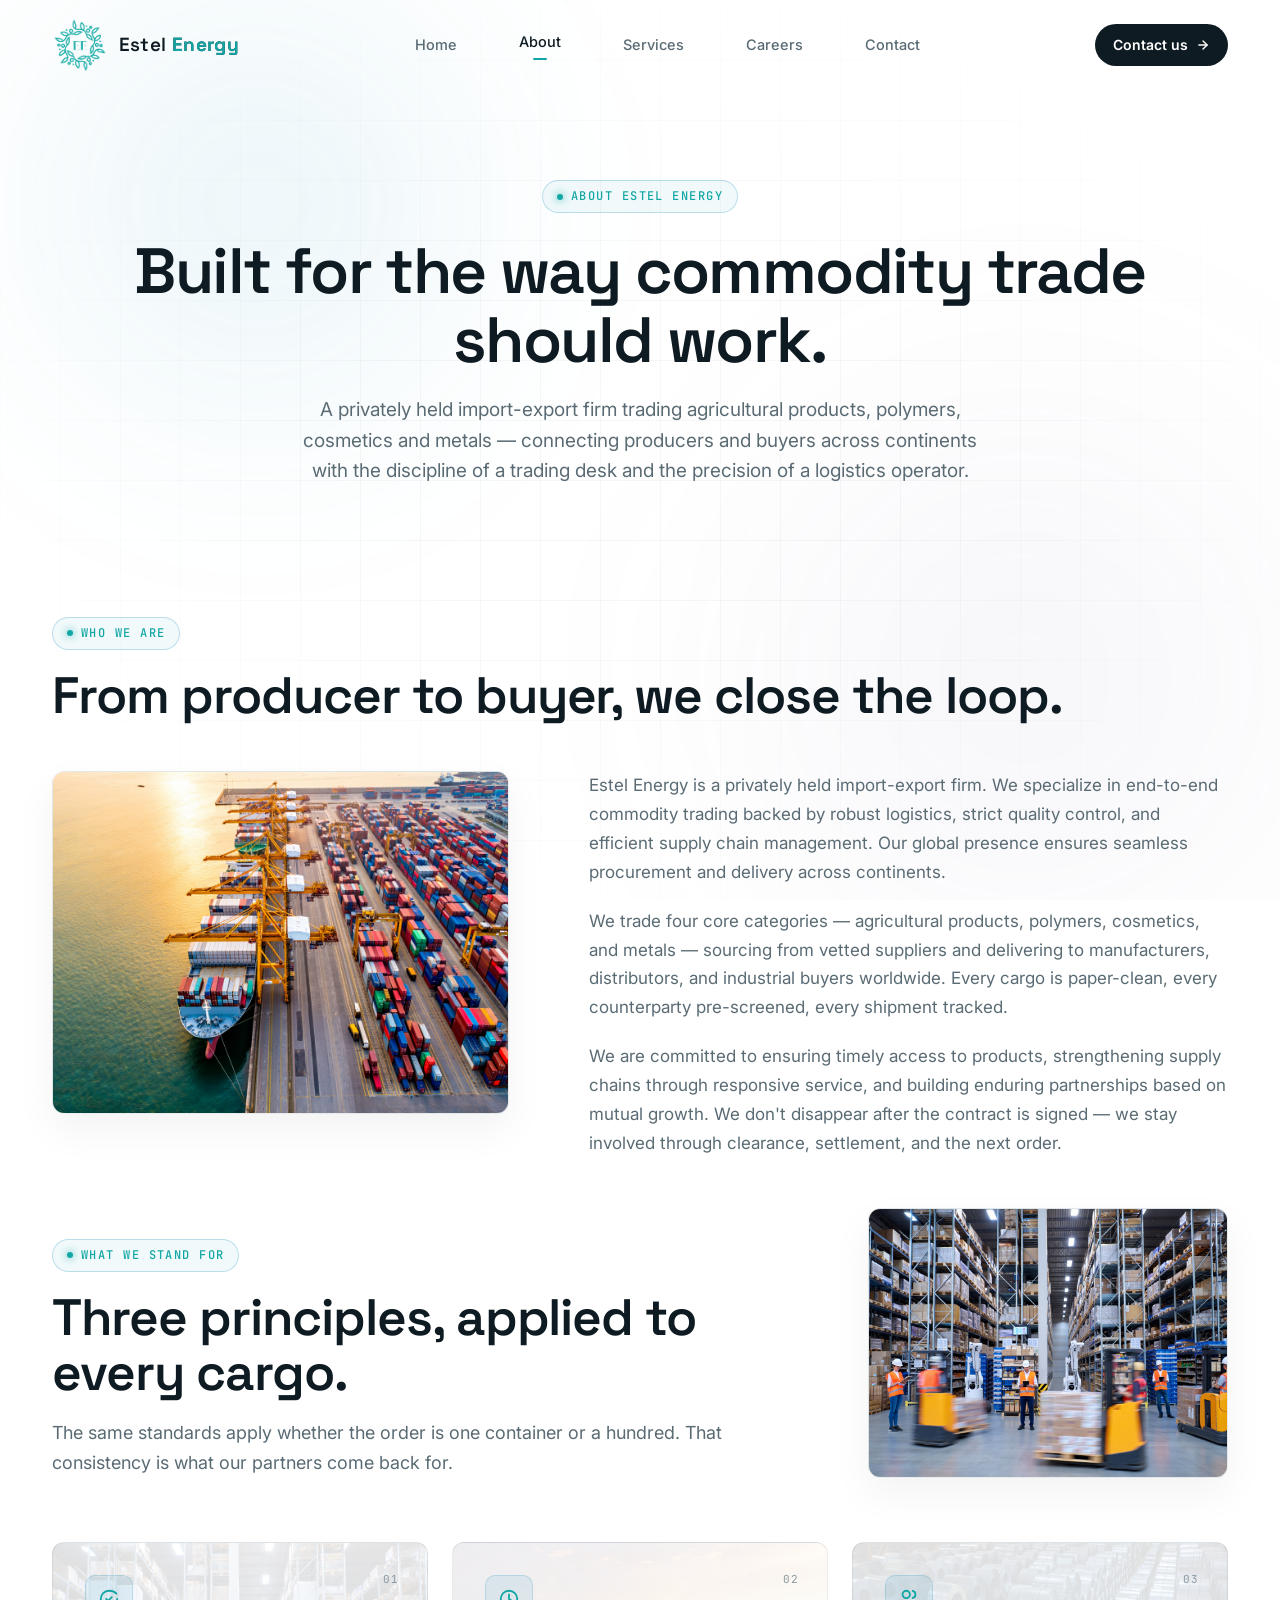
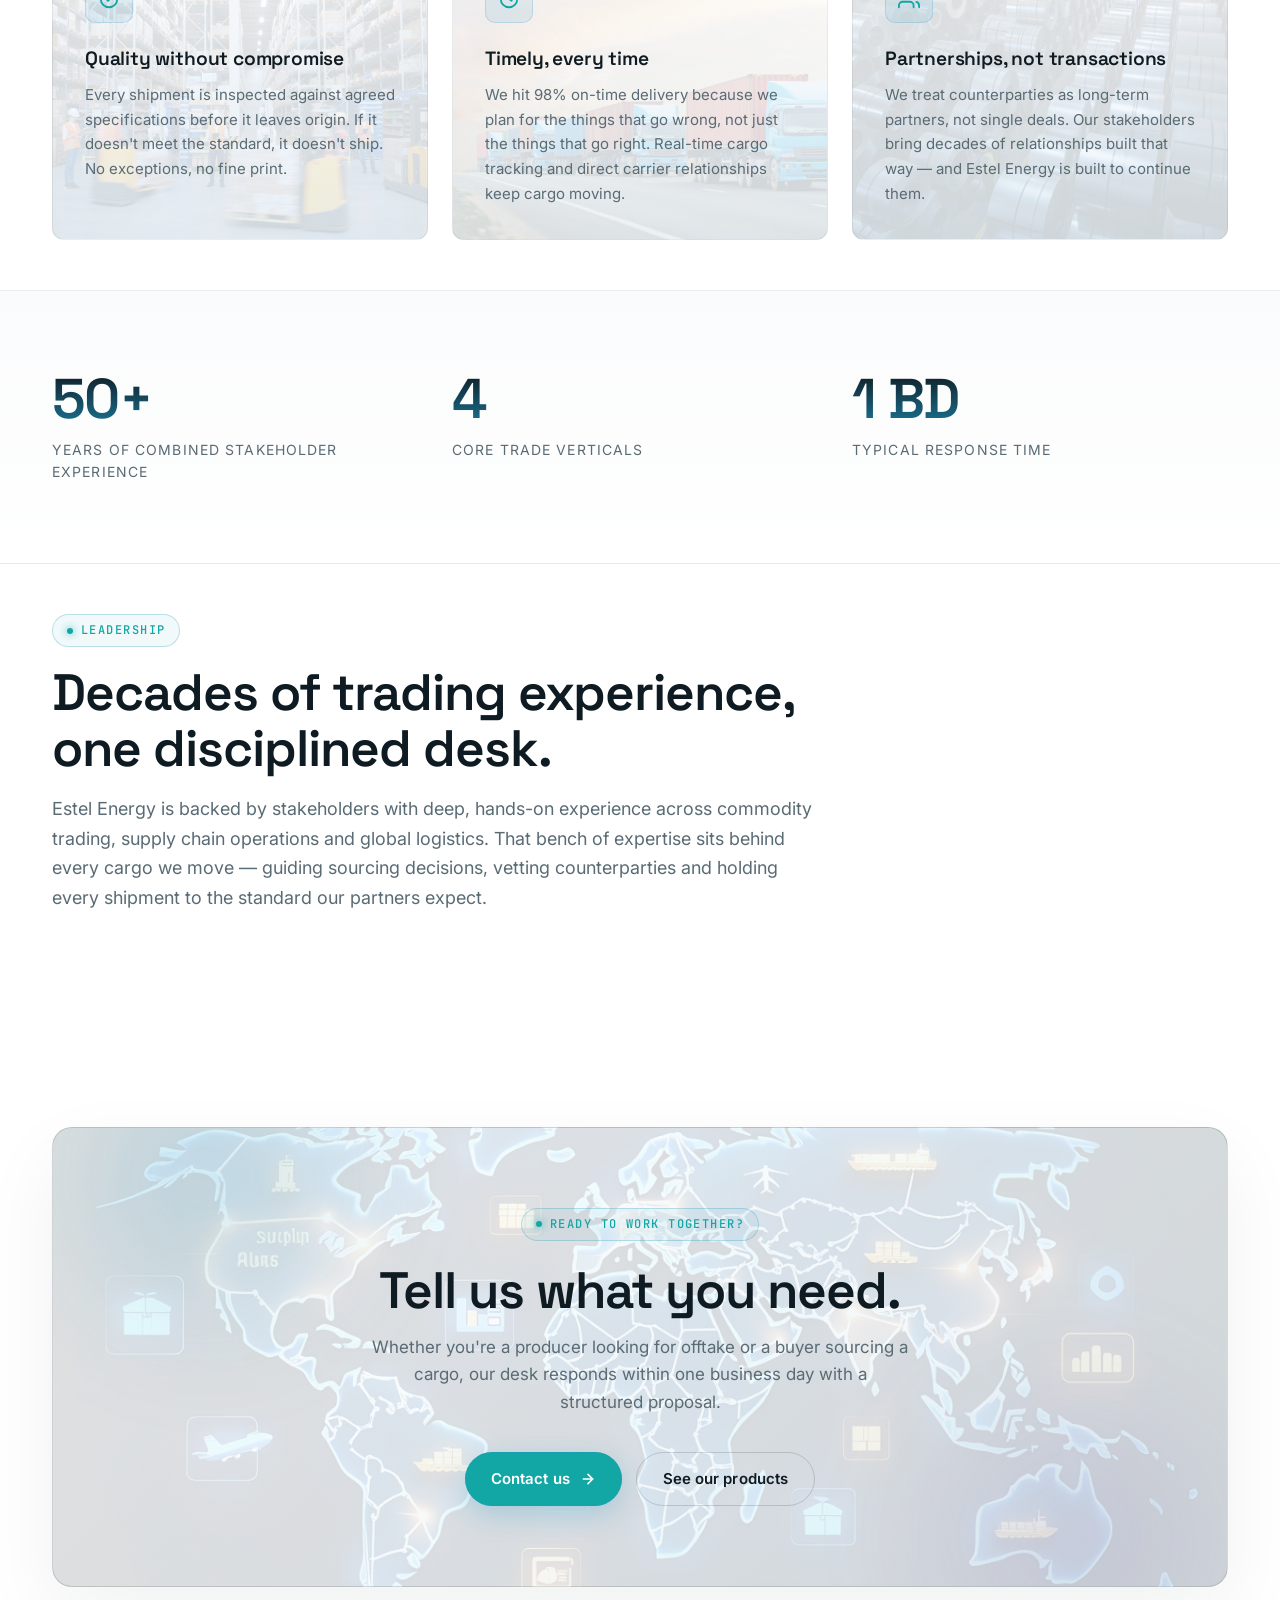
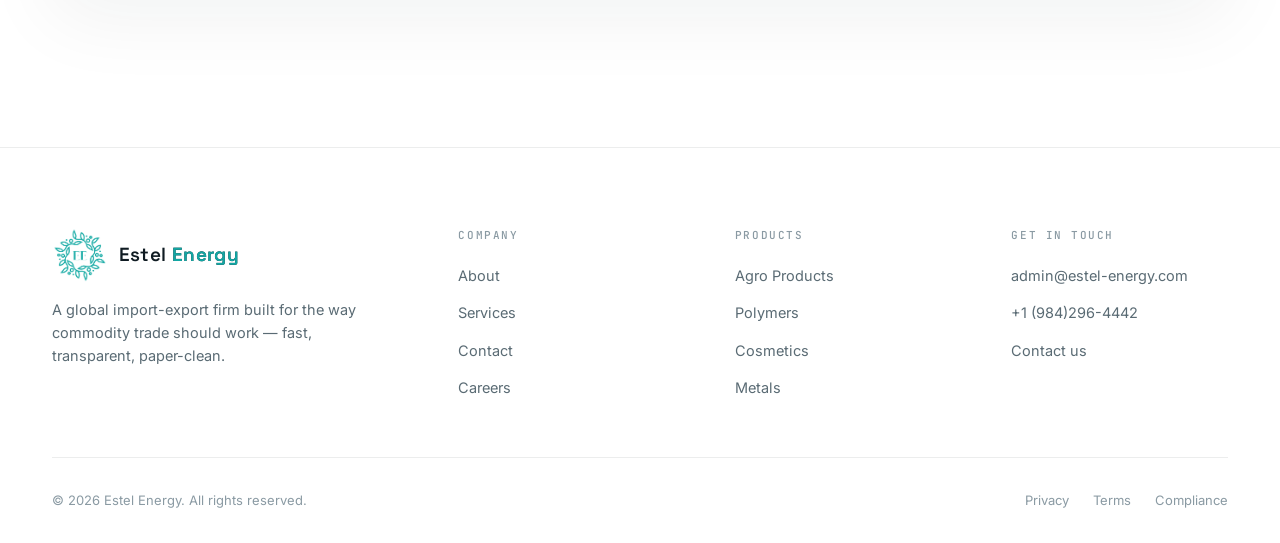
==== about.html @ 21d87ffd "Initial commit — Estel Energy website" ====
<!DOCTYPE html>
<html lang="en">
<head>
  <meta charset="UTF-8">
  <meta name="viewport" content="width=device-width, initial-scale=1.0">
  <title>About — Estel Energy</title>
  <meta name="description" content="Estel Energy is a privately held import-export firm trading agricultural products, polymers, cosmetics and metals across global markets — built on quality, timely delivery and lasting partnerships.">
  <link rel="preconnect" href="https://fonts.googleapis.com">
  <link rel="preconnect" href="https://fonts.gstatic.com" crossorigin>
  <link href="https://fonts.googleapis.com/css2?family=Inter:wght@400;500;600;700&family=Space+Grotesk:wght@400;500;600;700&family=JetBrains+Mono:wght@400;500&display=swap" rel="stylesheet">
  <link rel="stylesheet" href="styles.css">
  <link rel="icon" type="image/png" href="./estellogo.png">
</head>
<body>
  <div class="ambient-bg"></div>
  <div class="grid-overlay"></div>

  <!-- NAV -->
  <nav class="nav">
    <div class="container nav-inner">
      <a href="index.html" class="brand">
        <img src="./estellogo.png" alt="Estel Energy logo" class="brand-logo">
        <span class="brand-name">Estel <span>Energy</span></span>
      </a>
      <ul class="nav-links">
        <li><a href="index.html">Home</a></li>
        <li><a href="about.html" class="active">About</a></li>
        <li><a href="services.html">Services</a></li>
        <li><a href="careers.html">Careers</a></li>
        <li><a href="contact.html">Contact</a></li>
      </ul>
      <a href="contact.html" class="nav-cta">
        Contact us
        <svg width="14" height="14" viewBox="0 0 24 24" fill="none" stroke="currentColor" stroke-width="2.4" stroke-linecap="round" stroke-linejoin="round"><line x1="5" y1="12" x2="19" y2="12"/><polyline points="12 5 19 12 12 19"/></svg>
      </a>
      <button class="menu-toggle" aria-label="Menu"><span></span></button>
    </div>
  </nav>

  <!-- PAGE HEADER -->
  <section class="page-header">
    <div class="container">
      <div class="reveal">
        <span class="eyebrow">About Estel Energy</span>
      </div>
      <h1 class="reveal" data-delay="1">Built for the way commodity trade should work.</h1>
      <p class="reveal" data-delay="2">A privately held import-export firm trading agricultural products, polymers, cosmetics and metals — connecting producers and buyers across continents with the discipline of a trading desk and the precision of a logistics operator.</p>
    </div>
  </section>

  <!-- ABOUT INTRO -->
  <section class="section">
    <div class="container">
      <!-- Heading on its own line -->
      <div class="reveal" style="margin-bottom: 48px;">
        <span class="eyebrow" style="margin-bottom: 18px;">Who we are</span>
        <h2>From producer to buyer, we close the loop.</h2>
      </div>

      <!-- Image + paragraphs side by side, top-aligned -->
      <div class="about-intro" style="align-items: start;">
        <div class="reveal">
          <div style="aspect-ratio: 4/3; border-radius: var(--radius); overflow: hidden; background: linear-gradient(135deg, var(--surface), var(--bg-2)); border: 1px solid var(--border); box-shadow: 0 16px 40px rgba(15, 27, 34, 0.05);">
            <img src="./shipping.png" alt="Estel Energy's global supply chain" style="width: 100%; height: 100%; object-fit: cover; display: block;"
                 onerror="this.style.display='none'; this.parentElement.innerHTML='<div style=&quot;padding:24px;color:var(--text-dim);font-family:var(--font-mono);font-size:12px;letter-spacing:0.1em;text-transform:uppercase;text-align:center;display:grid;place-items:center;height:100%&quot;>Supply chain<br>image</div>'">
          </div>
        </div>
        <div class="about-intro-text reveal" data-delay="1">
          <p>Estel Energy is a privately held import-export firm. We specialize in end-to-end commodity trading backed by robust logistics, strict quality control, and efficient supply chain management. Our global presence ensures seamless procurement and delivery across continents.</p>
          <p>We trade four core categories — agricultural products, polymers, cosmetics, and metals — sourcing from vetted suppliers and delivering to manufacturers, distributors, and industrial buyers worldwide. Every cargo is paper-clean, every counterparty pre-screened, every shipment tracked.</p>
          <p>We are committed to ensuring timely access to products, strengthening supply chains through responsive service, and building enduring partnerships based on mutual growth. We don't disappear after the contract is signed — we stay involved through clearance, settlement, and the next order.</p>
        </div>
      </div>
    </div>
  </section>

  <!-- VALUES -->
  <section class="section" style="padding-top: 0;">
    <div class="container">
      <div class="reveal values-head">
        <div class="section-head" style="margin-bottom: 0; max-width: none;">
          <span class="eyebrow">What we stand for</span>
          <h2>Three principles, applied to every cargo.</h2>
          <p>The same standards apply whether the order is one container or a hundred. That consistency is what our partners come back for.</p>
        </div>
        <div style="aspect-ratio: 4/3; border-radius: var(--radius); overflow: hidden; background: linear-gradient(135deg, var(--surface), var(--bg-2)); border: 1px solid var(--border); box-shadow: 0 16px 40px rgba(15, 27, 34, 0.05);">
          <img src="./operations.png" alt="Our values in practice" style="width: 100%; height: 100%; object-fit: cover; display: block;"
               onerror="this.style.display='none'; this.parentElement.innerHTML='<div style=&quot;padding:24px;color:var(--text-dim);font-family:var(--font-mono);font-size:12px;letter-spacing:0.1em;text-transform:uppercase;text-align:center;display:grid;place-items:center;height:100%&quot;>Principles<br>image</div>'">
        </div>
      </div>

      <div class="grid grid-3">
        <div class="card reveal" style="background: linear-gradient(180deg, rgba(255, 255, 255, 0.88) 0%, rgba(236, 243, 247, 0.88) 100%), url('./operations.png') center / cover no-repeat;">
          <span class="card-num">01</span>
          <div class="card-icon">
            <svg viewBox="0 0 24 24" fill="none" stroke="currentColor" stroke-width="2" stroke-linecap="round" stroke-linejoin="round"><path d="M9 12l2 2 4-4"/><path d="M21 12c0 5-4 9-9 9s-9-4-9-9 4-9 9-9c3 0 6 1 8 3"/></svg>
          </div>
          <h3 class="card-title">Quality without compromise</h3>
          <p class="card-body">Every shipment is inspected against agreed specifications before it leaves origin. If it doesn't meet the standard, it doesn't ship. No exceptions, no fine print.</p>
        </div>

        <div class="card reveal" data-delay="1" style="background: linear-gradient(180deg, rgba(255, 255, 255, 0.88) 0%, rgba(236, 243, 247, 0.88) 100%), url('./shippingone.png') center / cover no-repeat;">
          <span class="card-num">02</span>
          <div class="card-icon">
            <svg viewBox="0 0 24 24" fill="none" stroke="currentColor" stroke-width="2" stroke-linecap="round" stroke-linejoin="round"><circle cx="12" cy="12" r="9"/><polyline points="12 7 12 12 15 14"/></svg>
          </div>
          <h3 class="card-title">Timely, every time</h3>
          <p class="card-body">We hit 98% on-time delivery because we plan for the things that go wrong, not just the things that go right. Real-time cargo tracking and direct carrier relationships keep cargo moving.</p>
        </div>

        <div class="card reveal" data-delay="2" style="background: linear-gradient(180deg, rgba(255, 255, 255, 0.88) 0%, rgba(236, 243, 247, 0.88) 100%), url('./metalsone.png') center / cover no-repeat;">
          <span class="card-num">03</span>
          <div class="card-icon">
            <svg viewBox="0 0 24 24" fill="none" stroke="currentColor" stroke-width="2" stroke-linecap="round" stroke-linejoin="round"><path d="M17 21v-2a4 4 0 00-4-4H5a4 4 0 00-4 4v2"/><circle cx="9" cy="7" r="4"/><path d="M23 21v-2a4 4 0 00-3-3.87"/><path d="M16 3.13a4 4 0 010 7.75"/></svg>
          </div>
          <h3 class="card-title">Partnerships, not transactions</h3>
          <p class="card-body">We treat counterparties as long-term partners, not single deals. Our stakeholders bring decades of relationships built that way — and Estel Energy is built to continue them.</p>
        </div>
      </div>
    </div>
  </section>

  <!-- STATS BAND -->
  <section class="stats-band">
    <div class="container">
      <div class="stats-grid">
        <div class="stat reveal">
          <div class="stat-num" data-count="50" data-suffix="+">0+</div>
          <div class="stat-label">Years of combined stakeholder experience</div>
        </div>
        <div class="stat reveal" data-delay="1">
          <div class="stat-num" data-count="4" data-suffix="">0</div>
          <div class="stat-label">Core trade verticals</div>
        </div>
        <div class="stat reveal" data-delay="2">
          <div class="stat-num" data-count="1" data-suffix=" BD">0 BD</div>
          <div class="stat-label">Typical response time</div>
        </div>
      </div>
    </div>
  </section>

  <!-- LEADERSHIP -->
  <section class="section">
    <div class="container">
      <div class="section-head reveal">
        <span class="eyebrow">Leadership</span>
        <h2>Decades of trading experience, one disciplined desk.</h2>
        <p>Estel Energy is backed by stakeholders with deep, hands-on experience across commodity trading, supply chain operations and global logistics. That bench of expertise sits behind every cargo we move — guiding sourcing decisions, vetting counterparties and holding every shipment to the standard our partners expect.</p>
      </div>
    </div>
  </section>

  <!-- CTA -->
  <section class="cta-band">
    <div class="container">
      <div class="cta-card reveal">
        <span class="eyebrow" style="margin-bottom: 22px;">Ready to work together?</span>
        <h2>Tell us what you need.</h2>
        <p>Whether you're a producer looking for offtake or a buyer sourcing a cargo, our desk responds within one business day with a structured proposal.</p>
        <div class="btn-group">
          <a href="contact.html" class="btn btn-primary">
            Contact us
            <svg class="btn-arrow" width="16" height="16" viewBox="0 0 24 24" fill="none" stroke="currentColor" stroke-width="2.4" stroke-linecap="round" stroke-linejoin="round"><line x1="5" y1="12" x2="19" y2="12"/><polyline points="12 5 19 12 12 19"/></svg>
          </a>
          <a href="services.html" class="btn btn-ghost">See our products</a>
        </div>
      </div>
    </div>
  </section>

  <!-- FOOTER -->
  <footer class="footer">
    <div class="container">
      <div class="footer-grid">
        <div class="footer-brand">
          <div class="brand">
            <img src="./estellogo.png" alt="Estel Energy logo" class="brand-logo">
            <span class="brand-name">Estel <span>Energy</span></span>
          </div>
          <p class="footer-tag">A global import-export firm built for the way commodity trade should work — fast, transparent, paper-clean.</p>
        </div>
        <div>
          <h4>Company</h4>
          <ul>
            <li><a href="about.html">About</a></li>
            <li><a href="services.html">Services</a></li>
            <li><a href="contact.html">Contact</a></li>
            <li><a href="careers.html">Careers</a></li>
          </ul>
        </div>
        <div>
          <h4>Products</h4>
          <ul>
            <li><a href="services.html">Agro Products</a></li>
            <li><a href="services.html">Polymers</a></li>
            <li><a href="services.html">Cosmetics</a></li>
            <li><a href="services.html">Metals</a></li>
          </ul>
        </div>
        <div>
          <h4>Get in touch</h4>
          <ul>
            <li><a href="mailto:admin@estel-energy.com">admin@estel-energy.com</a></li>
            <li><a href="tel:+19842964442">+1 (984)296-4442</a></li>
            <li><a href="contact.html">Contact us</a></li>
          </ul>
        </div>
      </div>
      <div class="footer-bottom">
        <span>© <span id="year">2026</span> Estel Energy. All rights reserved.</span>
        <div class="footer-bottom-links">
          <a href="#">Privacy</a>
          <a href="#">Terms</a>
          <a href="#">Compliance</a>
        </div>
      </div>
    </div>
  </footer>

  <script src="script.js"></script>
</body>
</html>
---- styles.css ----
/* ============================================
   ESTEL ENERGY — Global Energy Trade
   Design system & shared styles
   ============================================ */

:root {
  /* Palette — white canvas, brand teal + low-energy dusty purple */
  --bg-0: #FFFFFF;
  --bg-1: #FAFBFC;
  --bg-2: #ECF3F7;          /* light teal wash */
  --surface: #FFFFFF;
  --surface-2: #F4F8FB;
  --border: rgba(15, 27, 34, 0.08);
  --border-strong: rgba(15, 27, 34, 0.16);

  --text: #0F1B22;          /* near-black with teal undertone */
  --text-muted: #5A6B74;    /* readable slate */
  --text-dim: #8A9AA3;      /* dim slate */

  --accent: #12A7A4;        /* brand teal — rgba(37, 150, 190, 1) */
  --accent-deep: #1B7596;   /* darker teal for hovers */
  --accent-2: #7B6FA6;      /* dusty muted purple — adult, not childish */
  --accent-glow: rgba(37, 150, 190, 0.28);
  --energy: #12A7A4;        /* desaturated signal green */
  --danger: #D14848;        /* desaturated alert red */

  /* Type */
  --font-display: 'Space Grotesk', 'Inter', system-ui, -apple-system, sans-serif;
  --font-body: 'Inter', system-ui, -apple-system, sans-serif;
  --font-mono: 'JetBrains Mono', ui-monospace, SFMono-Regular, Menlo, monospace;

  /* Layout */
  --container: 1240px;
  --radius-sm: 6px;
  --radius: 12px;
  --radius-lg: 20px;

  /* Transitions */
  --ease: cubic-bezier(0.16, 1, 0.3, 1);
  --t-fast: 180ms var(--ease);
  --t: 320ms var(--ease);
  --t-slow: 600ms var(--ease);
}

* { box-sizing: border-box; margin: 0; padding: 0; }

html { scroll-behavior: smooth; -webkit-text-size-adjust: 100%; }

body {
  font-family: var(--font-body);
  background: var(--bg-0);
  color: var(--text);
  line-height: 1.6;
  font-size: 16px;
  -webkit-font-smoothing: antialiased;
  -moz-osx-font-smoothing: grayscale;
  overflow-x: hidden;
  min-height: 100vh;
}

img { max-width: 100%; display: block; }
a { color: inherit; text-decoration: none; transition: color var(--t-fast); }
button { font: inherit; cursor: pointer; border: none; background: none; color: inherit; }

::selection { background: var(--accent); color: #FFFFFF; }

/* ============================================
   Background ambient effects
   ============================================ */
.ambient-bg {
  position: fixed;
  inset: 0;
  z-index: -1;
  overflow: hidden;
  background: var(--bg-0);
}
.ambient-bg::before {
  content: '';
  position: absolute;
  top: -20%;
  left: -10%;
  width: 60vw;
  height: 60vw;
  background: radial-gradient(circle, rgba(37, 150, 190, 0.10) 0%, transparent 60%);
  filter: blur(80px);
  animation: drift1 22s ease-in-out infinite alternate;
}
.ambient-bg::after {
  content: '';
  position: absolute;
  bottom: -25%;
  right: -15%;
  width: 70vw;
  height: 70vw;
  background: radial-gradient(circle, rgba(123, 111, 166, 0.08) 0%, transparent 60%);
  filter: blur(100px);
  animation: drift2 28s ease-in-out infinite alternate;
}
.grid-overlay {
  position: fixed;
  inset: 0;
  z-index: -1;
  background-image:
    linear-gradient(rgba(15, 27, 34, 0.035) 1px, transparent 1px),
    linear-gradient(90deg, rgba(15, 27, 34, 0.035) 1px, transparent 1px);
  background-size: 60px 60px;
  mask-image: radial-gradient(ellipse at center, black 30%, transparent 80%);
  pointer-events: none;
}

@keyframes drift1 {
  0% { transform: translate(0, 0); }
  100% { transform: translate(8vw, 6vh); }
}
@keyframes drift2 {
  0% { transform: translate(0, 0); }
  100% { transform: translate(-6vw, -4vh); }
}

/* ============================================
   Layout container
   ============================================ */
.container {
  max-width: var(--container);
  margin: 0 auto;
  padding: 0 32px;
}
@media (max-width: 720px) { .container { padding: 0 20px; } }

/* ============================================
   Navigation
   ============================================ */
.nav {
  position: fixed;
  top: 0;
  left: 0;
  right: 0;
  z-index: 100;
  padding: 18px 0;
  transition: background var(--t), backdrop-filter var(--t), border-color var(--t);
  border-bottom: 1px solid transparent;
}
.nav.scrolled {
  background: rgba(255, 255, 255, 0.85);
  backdrop-filter: saturate(180%) blur(20px);
  -webkit-backdrop-filter: saturate(180%) blur(20px);
  border-bottom-color: var(--border);
}
.nav-inner {
  display: flex;
  align-items: center;
  justify-content: space-between;
  gap: 24px;
}
.brand {
  display: flex;
  align-items: center;
  gap: 12px;
  font-family: var(--font-display);
  font-weight: 600;
  letter-spacing: -0.01em;
  font-size: 19px;
}

.brand-logo {
  height: 54px;
  width: auto;
  display: block;
}

.brand-mark {
  width: 34px;
  height: 34px;
  border-radius: 8px;
  background: linear-gradient(135deg, var(--accent) 0%, var(--accent-deep) 100%);
  display: grid;
  place-items: center;
  box-shadow: 0 0 24px var(--accent-glow);
  position: relative;
  overflow: hidden;
}
/* Shimmer animation REMOVED from .brand-mark — now lives on .brand-name */
.brand-mark svg { width: 18px; height: 18px; position: relative; z-index: 1; }

.brand-name {
  letter-spacing: 0.02em;
  background-image: linear-gradient(
    100deg,
    var(--text) 0%,
    var(--text) 42%,
    var(--accent) 50%,
    var(--text) 58%,
    var(--text) 100%
  );
  background-size: 220% 100%;
  background-position: 150% 0;
  -webkit-background-clip: text;
  background-clip: text;
  -webkit-text-fill-color: transparent;
  color: transparent;
  animation: shine 4s ease-in-out infinite;
}
.brand-name > span {
  -webkit-text-fill-color: var(--accent);
  color: var(--accent);
  background: none;
}
@keyframes shine {
  0%, 100% { background-position: 150% 0; }
  50% { background-position: -50% 0; }
}

.nav-links {
  display: flex;
  align-items: center;
  gap: 50px;
  list-style: none;
}
.nav-links a {
  display: inline-block;
  white-space: nowrap;
  padding: 4px 6px;
  font-size: 14.5px;
  font-weight: 500;
  color: var(--text-muted);
  border-radius: 5px;
  transition: color var(--t-fast), background var(--t-fast);
}
.nav-links a:hover { color: var(--text); background: rgba(15, 27, 34, 0.04); }
.nav-links a.active { color: var(--text); }
.nav-links a.active::after {
  content: '';
  display: block;
  margin: 4px auto 0;
  width: 14px;
  height: 2px;
  border-radius: 2px;
  background: var(--accent);
}

.nav-cta {
  display: inline-flex;
  align-items: center;
  gap: 8px;
  padding: 10px 18px;
  background: var(--text);
  color: #FFFFFF;
  border-radius: 999px;
  font-size: 14px;
  font-weight: 600;
  transition: transform var(--t-fast), box-shadow var(--t-fast);
}
.nav-cta:hover {
  transform: translateY(-1px);
  box-shadow: 0 8px 24px rgba(15, 27, 34, 0.18);
}

.menu-toggle {
  display: none;
  width: 40px;
  height: 40px;
  border-radius: 8px;
  align-items: center;
  justify-content: center;
}
.menu-toggle span {
  display: block;
  width: 18px;
  height: 2px;
  background: var(--text);
  position: relative;
}
.menu-toggle span::before,
.menu-toggle span::after {
  content: '';
  position: absolute;
  left: 0;
  width: 18px;
  height: 2px;
  background: var(--text);
}
.menu-toggle span::before { top: -6px; }
.menu-toggle span::after { top: 6px; }

@media (max-width: 880px) {
  .menu-toggle { display: flex; }
  .nav-links {
    position: fixed;
    inset: 64px 0 auto 0;
    flex-direction: column;
    background: rgba(255, 255, 255, 0.97);
    backdrop-filter: blur(20px);
    border-bottom: 1px solid var(--border);
    padding: 24px;
    gap: 4px;
    transform: translate(0, calc(-100% - 80px));
    transition: transform var(--t);
  }
  .nav-links.open { transform: translate(0, 0); }
  .nav-links a { padding: 14px 16px; width: 100%; }
  .nav-cta { display: none; }
}

/* ============================================
   Buttons
   ============================================ */
.btn {
  display: inline-flex;
  align-items: center;
  gap: 10px;
  padding: 14px 26px;
  font-size: 15px;
  font-weight: 600;
  border-radius: 999px;
  transition: transform var(--t-fast), box-shadow var(--t-fast), background var(--t-fast), color var(--t-fast);
  white-space: nowrap;
  letter-spacing: 0.005em;
  cursor: pointer;
}
.btn-primary {
  background: var(--accent);
  color: #FFFFFF;
  box-shadow: 0 8px 28px rgba(37, 150, 190, 0.28), 0 0 0 1px rgba(37, 150, 190, 0.4) inset;
}
.btn-primary:hover {
  transform: translateY(-2px);
  background: var(--accent-deep);
  box-shadow: 0 14px 36px rgba(37, 150, 190, 0.4), 0 0 0 1px rgba(37, 150, 190, 0.55) inset;
}
.btn-ghost {
  background: transparent;
  color: var(--text);
  border: 1px solid var(--border-strong);
}
.btn-ghost:hover {
  background: rgba(15, 27, 34, 0.04);
  border-color: rgba(15, 27, 34, 0.28);
  transform: translateY(-2px);
}
.btn-arrow { transition: transform var(--t-fast); }
.btn:hover .btn-arrow { transform: translateX(3px); }

/* ============================================
   Section primitives
   ============================================ */
section { position: relative; }
.section { padding: 50px 0; }
.section-sm { padding: 80px 0; }
@media (max-width: 720px) {
  .section { padding: 80px 0; }
  .section-sm { padding: 60px 0; }
}

.eyebrow {
  display: inline-flex;
  align-items: center;
  gap: 8px;
  font-family: var(--font-mono);
  font-size: 12px;
  font-weight: 500;
  letter-spacing: 0.12em;
  text-transform: uppercase;
  color: var(--accent);
  padding: 6px 14px;
  border: 1px solid rgba(37, 150, 190, 0.28);
  border-radius: 999px;
  background: rgba(37, 150, 190, 0.06);
}
.eyebrow::before {
  content: '';
  width: 6px;
  height: 6px;
  border-radius: 50%;
  background: var(--accent);
  box-shadow: 0 0 8px var(--accent);
}

h1, h2, h3, h4 {
  font-family: var(--font-display);
  font-weight: 600;
  letter-spacing: -0.025em;
  line-height: 1.08;
  color: var(--text);
}
h1 { font-size: clamp(2.5rem, 6vw, 4.75rem); }
h2 { font-size: clamp(2rem, 4vw, 3.25rem); letter-spacing: -0.02em; }
h3 { font-size: clamp(1.25rem, 2vw, 1.5rem); letter-spacing: -0.01em; line-height: 1.25; }
h4 { font-size: 1.05rem; line-height: 1.35; }

.text-accent { color: var(--accent); }
.text-gold { color: var(--accent-2); }
.text-muted { color: var(--text-muted); }
.text-dim { color: var(--text-dim); }

.section-head { max-width: 760px; margin-bottom: 64px; }
.section-head .eyebrow { margin-bottom: 18px; }
.section-head h2 { margin-bottom: 18px; }
.section-head p { color: var(--text-muted); font-size: 18px; line-height: 1.65; }

/* ============================================
   Hero
   ============================================ */
.hero {
  padding: 150px 0 50px;
  position: relative;
  overflow: hidden;
}
.hero-inner {
  display: grid;
  grid-template-columns: 1.15fr 1fr;
  gap: 80px;
  align-items: center;
}
@media (max-width: 980px) {
  .hero-inner { grid-template-columns: 1fr; gap: 60px; }
  .hero { padding: 140px 0 80px; }
}

.hero-eyebrow { margin-bottom: 28px; }
.hero h1 {
  margin-bottom: 28px;
}
.hero h1 .grad {
  background: linear-gradient(120deg, var(--accent) 0%, var(--accent-deep) 45%, var(--accent-2) 100%);
  -webkit-background-clip: text;
  background-clip: text;
  -webkit-text-fill-color: transparent;
  display: inline-block;
}
.hero-sub {
  font-size: 19px;
  color: var(--text-muted);
  max-width: 560px;
  margin-bottom: 40px;
  line-height: 1.6;
}
.hero-ctas { display: flex; gap: 14px; flex-wrap: wrap; margin-bottom: 56px; }

.hero-meta {
  display: grid;
  grid-template-columns: repeat(3, 1fr);
  gap: 24px;
  padding-top: 36px;
  border-top: 1px solid var(--border);
}
.hero-meta-item .num {
  font-family: var(--font-display);
  font-size: clamp(1.8rem, 3vw, 2.4rem);
  font-weight: 600;
  color: var(--text);
  line-height: 1;
  letter-spacing: -0.02em;
}
.hero-meta-item .num span { color: var(--accent); }
.hero-meta-item .lbl {
  margin-top: 8px;
  font-size: 13px;
  color: var(--text-dim);
  text-transform: uppercase;
  letter-spacing: 0.08em;
}

/* Hero visual */
.hero-visual {
  position: relative;
  aspect-ratio: 1 / 1.05;
  border-radius: var(--radius-lg);
  background: linear-gradient(160deg, var(--surface) 0%, var(--bg-2) 100%);
  border: 1px solid var(--border);
  overflow: hidden;
  padding: 28px;
  display: flex;
  flex-direction: column;
  gap: 16px;
  box-shadow: 0 24px 60px rgba(15, 27, 34, 0.06);
}
@media (min-width: 981px) {
  .hero-visual { margin-top: -160px; }
}
.hero-visual::before {
  content: '';
  position: absolute;
  top: -1px;
  left: -1px;
  right: -1px;
  bottom: -1px;
  border-radius: var(--radius-lg);
  background: linear-gradient(135deg, rgba(37, 150, 190, 0.28), transparent 30%, transparent 70%, rgba(123, 111, 166, 0.18));
  z-index: -1;
}

.ticker-card {
  background: rgba(255, 255, 255, 0.7);
  border: 1px solid var(--border);
  border-radius: 12px;
  padding: 18px 20px;
  display: flex;
  align-items: center;
  justify-content: space-between;
  gap: 12px;
  backdrop-filter: blur(10px);
  transition: transform var(--t), border-color var(--t);
}
.ticker-card:hover {
  transform: translateY(-2px);
  border-color: rgba(37, 150, 190, 0.3);
}
.ticker-left { display: flex; align-items: center; gap: 14px; }
.ticker-dot {
  width: 36px; height: 36px;
  border-radius: 8px;
  background: rgba(37, 150, 190, 0.10);
  display: grid; place-items: center;
  color: var(--accent);
}
.ticker-name { font-weight: 600; font-size: 14.5px; }
.ticker-sub { font-size: 12px; color: var(--text-dim); font-family: var(--font-mono); }
.ticker-right { text-align: right; }
.ticker-price { font-family: var(--font-mono); font-size: 14.5px; font-weight: 500; }
.ticker-change { font-family: var(--font-mono); font-size: 12px; font-weight: 600; }
.ticker-change.up { color: var(--energy); }
.ticker-change.down { color: var(--danger); }

.live-tag {
  position: absolute;
  top: 20px;
  right: 20px;
  display: inline-flex;
  align-items: center;
  gap: 8px;
  background: rgba(255, 255, 255, 0.85);
  border: 1px solid var(--border);
  padding: 6px 10px;
  border-radius: 999px;
  font-family: var(--font-mono);
  font-size: 10.5px;
  text-transform: uppercase;
  letter-spacing: 0.1em;
  color: var(--text-muted);
  backdrop-filter: blur(8px);
}
.live-tag::before {
  content: '';
  width: 6px; height: 6px;
  border-radius: 50%;
  background: var(--energy);
  box-shadow: 0 0 8px var(--energy);
  animation: pulse 1.6s ease-in-out infinite;
}
@keyframes pulse {
  0%, 100% { opacity: 1; }
  50% { opacity: 0.4; }
}

/* ============================================
   Logo strip
   ============================================ */
.logo-strip {
  padding: 20px 0;
  border-top: 1px solid var(--border);
  border-bottom: 1px solid var(--border);
}
.logo-strip-label {
  text-align: center;
  font-family: var(--font-mono);
  font-size: 12px;
  letter-spacing: 0.12em;
  text-transform: uppercase;
  color: var(--text-dim);
  margin-bottom: 32px;
}
.logo-strip-row {
  display: flex;
  align-items: center;
  justify-content: space-around;
  gap: 40px;
  flex-wrap: wrap;
  opacity: 0.75;
}
.logo-strip-row .logo {
  font-family: var(--font-display);
  font-weight: 600;
  font-size: 18px;
  color: var(--text-muted);
  letter-spacing: -0.01em;
  transition: color var(--t-fast), opacity var(--t-fast);
}
.logo-strip-row .logo:hover { color: var(--text); }

/* ============================================
   Feature grid (services / values)
   ============================================ */
.grid {
  display: grid;
  gap: 24px;
}
.grid-2 { grid-template-columns: repeat(2, 1fr); }
.grid-3 { grid-template-columns: repeat(3, 1fr); }
.grid-4 { grid-template-columns: repeat(4, 1fr); }
@media (max-width: 980px) {
  .grid-3, .grid-4 { grid-template-columns: repeat(2, 1fr); }
}
@media (max-width: 640px) {
  .grid-2, .grid-3, .grid-4 { grid-template-columns: 1fr; }
}

.card {
  position: relative;
  background: linear-gradient(180deg, var(--surface) 0%, var(--bg-2) 100%);
  border: 1px solid var(--border);
  border-radius: var(--radius);
  padding: 32px;
  transition: transform var(--t), border-color var(--t), box-shadow var(--t);
  overflow: hidden;
}
.card::before {
  content: '';
  position: absolute;
  inset: 0;
  border-radius: var(--radius);
  background: radial-gradient(600px circle at var(--mx, 50%) var(--my, 0%), rgba(37, 150, 190, 0.10), transparent 40%);
  opacity: 0;
  transition: opacity var(--t);
  pointer-events: none;
}
.card:hover {
  transform: translateY(-4px);
  border-color: rgba(37, 150, 190, 0.35);
  box-shadow: 0 24px 60px rgba(15, 27, 34, 0.08);
}
.card:hover::before { opacity: 1; }

.card-icon {
  width: 48px;
  height: 48px;
  border-radius: 10px;
  background: rgba(37, 150, 190, 0.10);
  color: var(--accent);
  display: grid;
  place-items: center;
  margin-bottom: 24px;
  border: 1px solid rgba(37, 150, 190, 0.20);
}
.card-icon svg { width: 22px; height: 22px; }

.card-title { font-size: 1.2rem; margin-bottom: 12px; font-family: var(--font-display); font-weight: 600; letter-spacing: -0.01em; }
.card-body { color: var(--text-muted); font-size: 15px; line-height: 1.65; }

.card-num {
  position: absolute;
  top: 28px;
  right: 28px;
  font-family: var(--font-mono);
  font-size: 11px;
  letter-spacing: 0.1em;
  color: var(--text-dim);
}

/* ============================================
   Split feature (alternating)
   ============================================ */
.split {
  display: grid;
  grid-template-columns: 1fr 1fr;
  gap: 80px;
  align-items: center;
}
.split.reverse > :first-child { order: 2; }
@media (max-width: 980px) {
  .split { grid-template-columns: 1fr; gap: 40px; }
  .split.reverse > :first-child { order: 0; }
}
.split + .split { margin-top: 120px; }

.split-img {
  aspect-ratio: 4 / 3;
  border-radius: var(--radius-lg);
  background: linear-gradient(135deg, var(--surface), var(--bg-2));
  border: 1px solid var(--border);
  position: relative;
  overflow: hidden;
  display: grid; place-items: center;
  box-shadow: 0 24px 60px rgba(15, 27, 34, 0.05);
}
.split-img-inner {
  width: 78%; height: 78%;
  border-radius: var(--radius);
  background: rgba(37, 150, 190, 0.05);
  border: 1px solid var(--border);
  display: grid; place-items: center;
  color: var(--accent);
  position: relative;
}
.split-img svg { width: 80px; height: 80px; opacity: 0.9; }

/* Ensure images inside split blocks fill their box with modest inner padding */
.split-img-inner img {
  width: 100%;
  height: auto;
  display: block;
  object-fit: contain;
}

/* ============================================
   Stats band
   ============================================ */
.stats-band {
  padding: 80px 0;
  border-top: 1px solid var(--border);
  border-bottom: 1px solid var(--border);
  background: linear-gradient(180deg, var(--bg-1) 0%, var(--bg-0) 100%);
}
.stats-grid {
  display: grid;
  grid-template-columns: repeat(3, 1fr);
  gap: 24px;
}
@media (max-width: 880px) { .stats-grid { grid-template-columns: 1fr; } }
.stat .stat-num {
  font-family: var(--font-display);
  font-size: clamp(2.4rem, 5vw, 3.5rem);
  font-weight: 600;
  line-height: 1;
  letter-spacing: -0.03em;
  background: linear-gradient(180deg, var(--text), var(--accent-deep));
  -webkit-background-clip: text;
  background-clip: text;
  -webkit-text-fill-color: transparent;
}
.stat .stat-label {
  margin-top: 12px;
  color: var(--text-muted);
  font-size: 14px;
  text-transform: uppercase;
  letter-spacing: 0.08em;
}

/* ============================================
   CTA band
   ============================================ */
.cta-band {
  position: relative;
  padding: 100px 0;
  overflow: hidden;
}
.cta-card {
  position: relative;
  padding: 80px 60px;
  border-radius: var(--radius-lg);
  background:
    linear-gradient(135deg, rgba(255, 255, 255, 0.88) 0%, rgba(236, 243, 247, 0.88) 100%),
    url('./network.png') center / cover no-repeat;
  border: 1px solid var(--border-strong);
  overflow: hidden;
  text-align: center;
  box-shadow: 0 30px 80px rgba(15, 27, 34, 0.06);
}
.cta-card::before {
  content: '';
  position: absolute;
  width: 500px;
  height: 500px;
  border-radius: 50%;
  background: radial-gradient(circle, rgba(37, 150, 190, 0.20), transparent 60%);
  top: -200px;
  left: -100px;
  filter: blur(40px);
}
.cta-card::after {
  content: '';
  position: absolute;
  width: 500px;
  height: 500px;
  border-radius: 50%;
  background: radial-gradient(circle, rgba(123, 111, 166, 0.18), transparent 60%);
  bottom: -200px;
  right: -100px;
  filter: blur(40px);
}
.cta-card > * { position: relative; z-index: 1; }
.cta-card h2 { margin-bottom: 16px; }
.cta-card p { color: var(--text-muted); max-width: 540px; margin: 0 auto 36px; font-size: 17px; }
.cta-card .btn-group { display: flex; gap: 14px; justify-content: center; flex-wrap: wrap; }

@media (max-width: 720px) {
  .cta-card { padding: 50px 28px; }
}

/* ============================================
   Footer
   ============================================ */
.footer {
  padding: 80px 0 32px;
  border-top: 1px solid var(--border);
  margin-top: 60px;
}
.footer-grid {
  display: grid;
  grid-template-columns: 1.6fr 1fr 1fr 1fr;
  gap: 60px;
  margin-bottom: 56px;
}
@media (max-width: 880px) {
  .footer-grid { grid-template-columns: 1fr 1fr; gap: 40px; }
}
@media (max-width: 540px) {
  .footer-grid { grid-template-columns: 1fr; }
}
.footer-brand .brand { margin-bottom: 16px; }
.footer-tag { color: var(--text-muted); max-width: 320px; font-size: 14.5px; line-height: 1.6; }
.footer h4 {
  font-family: var(--font-mono);
  font-size: 11px;
  letter-spacing: 0.14em;
  text-transform: uppercase;
  color: var(--text-dim);
  margin-bottom: 20px;
  font-weight: 500;
}
.footer ul { list-style: none; display: grid; gap: 12px; }
.footer ul a { color: var(--text-muted); font-size: 14.5px; }
.footer ul a:hover { color: var(--text); }

.footer-bottom {
  display: flex;
  justify-content: space-between;
  align-items: center;
  padding-top: 32px;
  border-top: 1px solid var(--border);
  font-size: 13px;
  color: var(--text-dim);
  gap: 16px;
  flex-wrap: wrap;
}
.footer-bottom-links { display: flex; gap: 24px; }

/* ============================================
   Page header (interior pages)
   ============================================ */
.page-header {
  padding: 180px 0 80px;
  position: relative;
  text-align: center;
  overflow: hidden;
}
.page-header .eyebrow { margin-bottom: 24px; }
.page-header h1 { font-size: clamp(2.5rem, 5vw, 4rem); margin-bottom: 20px; }
.page-header p {
  font-size: 19px;
  color: var(--text-muted);
  max-width: 680px;
  margin: 0 auto;
  line-height: 1.6;
}
@media (max-width: 720px) { .page-header { padding: 140px 0 60px; } }

/* ============================================
   About — team / values
   ============================================ */
.about-intro {
  display: grid;
  grid-template-columns: 1fr 1.4fr;
  gap: 80px;
  align-items: start;
}
@media (max-width: 980px) {
  .about-intro { grid-template-columns: 1fr; gap: 40px; }
}
.about-intro h2 { font-size: clamp(2rem, 3.5vw, 2.8rem); }
.about-intro-text p {
  color: var(--text-muted);
  font-size: 17px;
  line-height: 1.7;
}
.about-intro-text p + p { margin-top: 20px; }

.timeline {
  position: relative;
  padding-left: 32px;
}
.timeline::before {
  content: '';
  position: absolute;
  left: 8px; top: 8px; bottom: 8px;
  width: 2px;
  background: linear-gradient(180deg, var(--accent), transparent);
}
.timeline-item { position: relative; padding-bottom: 40px; }
.timeline-item::before {
  content: '';
  position: absolute;
  left: -30px; top: 6px;
  width: 14px; height: 14px;
  border-radius: 50%;
  background: var(--accent);
  box-shadow: 0 0 0 4px rgba(37, 150, 190, 0.15);
}
.timeline-year {
  font-family: var(--font-mono);
  font-size: 12px;
  letter-spacing: 0.12em;
  color: var(--accent);
  margin-bottom: 6px;
}
.timeline-title { font-family: var(--font-display); font-weight: 600; font-size: 1.1rem; margin-bottom: 6px; }
.timeline-body { color: var(--text-muted); font-size: 14.5px; line-height: 1.6; }

/* ============================================
   Services page list
   ============================================ */
.service-row {
  display: grid;
  grid-template-columns: 80px 1fr 1.4fr;
  gap: 48px;
  padding: 40px 0;
  border-top: 1px solid var(--border);
  transition: background var(--t);
  align-items: start;
}
.service-row:last-child { border-bottom: 1px solid var(--border); }
.service-row:hover { background: linear-gradient(90deg, rgba(37, 150, 190, 0.04), transparent 80%); }
.service-num {
  font-family: var(--font-mono);
  font-size: 13px;
  letter-spacing: 0.1em;
  color: var(--text-dim);
  padding-top: 6px;
}
.service-name { font-family: var(--font-display); font-size: 1.5rem; font-weight: 600; letter-spacing: -0.015em; }
.service-name .tag {
  display: inline-block;
  margin-top: 12px;
  padding: 4px 10px;
  font-family: var(--font-mono);
  font-size: 11px;
  letter-spacing: 0.06em;
  text-transform: uppercase;
  background: rgba(123, 111, 166, 0.10);
  color: var(--accent-2);
  border: 1px solid rgba(123, 111, 166, 0.25);
  border-radius: 6px;
}
.service-desc {
  color: var(--text-muted);
  font-size: 16px;
  line-height: 1.7;
}
.service-desc ul {
  margin-top: 16px;
  list-style: none;
  display: grid;
  gap: 8px;
}
.service-desc li {
  position: relative;
  padding-left: 22px;
  font-size: 14.5px;
}
.service-desc li::before {
  content: '';
  position: absolute;
  left: 0; top: 9px;
  width: 12px; height: 2px;
  background: var(--accent);
}
@media (max-width: 880px) {
  .service-row { grid-template-columns: 1fr; gap: 16px; padding: 32px 0; }
}

/* ============================================
   Contact page
   ============================================ */
.contact-grid {
  display: grid;
  grid-template-columns: 1fr 1.2fr;
  gap: 60px;
}
@media (max-width: 980px) {
  .contact-grid { grid-template-columns: 1fr; gap: 40px; }
}

.contact-info { display: grid; gap: 32px; align-content: start; }
.contact-info-block { padding: 24px; background: var(--surface); border: 1px solid var(--border); border-radius: var(--radius); box-shadow: 0 8px 24px rgba(15, 27, 34, 0.04); }
.contact-info-block h4 {
  font-family: var(--font-mono);
  font-size: 11px;
  letter-spacing: 0.14em;
  text-transform: uppercase;
  color: var(--text-dim);
  margin-bottom: 10px;
  font-weight: 500;
}
.contact-info-block p { font-size: 15px; line-height: 1.6; }
.contact-info-block a { color: var(--text); border-bottom: 1px dashed var(--border-strong); }
.contact-info-block a:hover { color: var(--accent); border-color: var(--accent); }

.contact-form {
  padding: 40px;
  background: linear-gradient(180deg, var(--surface) 0%, var(--bg-2) 100%);
  border: 1px solid var(--border);
  border-radius: var(--radius-lg);
  box-shadow: 0 24px 60px rgba(15, 27, 34, 0.05);
}
.contact-form h3 { margin-bottom: 8px; }
.contact-form > p { color: var(--text-muted); font-size: 15px; margin-bottom: 28px; }
.form-row { display: grid; grid-template-columns: 1fr 1fr; gap: 16px; margin-bottom: 16px; }
.form-row.full { grid-template-columns: 1fr; }
.form-group { display: grid; gap: 6px; }
.form-group label {
  font-size: 13px;
  font-weight: 500;
  color: var(--text-muted);
}
.form-group label .req { color: var(--accent); }
.form-group input,
.form-group select,
.form-group textarea {
  width: 100%;
  padding: 13px 16px;
  background: #FFFFFF;
  border: 1px solid var(--border-strong);
  border-radius: 10px;
  color: var(--text);
  font: inherit;
  font-size: 14.5px;
  transition: border-color var(--t-fast), background var(--t-fast), box-shadow var(--t-fast);
}
.form-group select { appearance: none; background-image: url("data:image/svg+xml;utf8,<svg xmlns='http://www.w3.org/2000/svg' viewBox='0 0 24 24' fill='none' stroke='%235A6B74' stroke-width='2'><polyline points='6 9 12 15 18 9'/></svg>"); background-repeat: no-repeat; background-position: right 14px center; padding-right: 40px; }
.form-group input:focus,
.form-group select:focus,
.form-group textarea:focus {
  outline: none;
  border-color: var(--accent);
  background: #FFFFFF;
  box-shadow: 0 0 0 3px rgba(37, 150, 190, 0.15);
}
.form-group input::placeholder,
.form-group textarea::placeholder { color: var(--text-dim); }
.form-group textarea { resize: vertical; min-height: 130px; }
.form-actions { display: flex; justify-content: space-between; align-items: center; gap: 16px; margin-top: 8px; }
.form-actions .note { font-size: 12.5px; color: var(--text-dim); }
@media (max-width: 540px) {
  .form-row { grid-template-columns: 1fr; }
  .contact-form { padding: 28px 22px; }
}
.form-success {
  display: none;
  padding: 16px 18px;
  background: rgba(43, 168, 118, 0.10);
  border: 1px solid rgba(43, 168, 118, 0.32);
  border-radius: 10px;
  color: var(--energy);
  font-size: 14.5px;
  margin-top: 18px;
}
.form-success.show { display: block; animation: fadeUp 0.4s var(--ease); }

@keyframes fadeUp {
  from { opacity: 0; transform: translateY(8px); }
  to { opacity: 1; transform: translateY(0); }
}

/* ============================================
   Reveal animations
   ============================================ */
.reveal { opacity: 0; transform: translateY(24px); transition: opacity 700ms var(--ease), transform 700ms var(--ease); }
.reveal.in { opacity: 1; transform: translateY(0); }
.reveal[data-delay="1"] { transition-delay: 80ms; }
.reveal[data-delay="2"] { transition-delay: 160ms; }
.reveal[data-delay="3"] { transition-delay: 240ms; }
.reveal[data-delay="4"] { transition-delay: 320ms; }

/* ============================================
   Utilities
   ============================================ */
.center { text-align: center; }
.divider { height: 1px; background: var(--border); margin: 80px 0; }
.no-scroll { overflow: hidden; }

/* ============================================
   Values-head (about.html — "Three principles" with side image)
   ============================================ */
.values-head {
  display: grid;
  grid-template-columns: 1fr 360px;
  gap: 60px;
  align-items: end;
  margin-bottom: 64px;
}
@media (max-width: 980px) {
  .values-head {
    grid-template-columns: 1fr;
    gap: 32px;
    align-items: stretch;
  }
  .values-head > div:last-child { max-width: 480px; }
}

/* ============================================
   Responsive polish — tablet (≤880px) and phone (≤540px)
   ============================================ */

/* Tablet and below */
@media (max-width: 880px) {
  /* Brand mark — keep nav row from getting too tall */
  .brand-logo { height: 42px; }
  .brand { font-size: 17px; }

  /* Hide the wordmark dot accent on tightest layout */
  .nav { padding: 14px 0; }

  /* Card padding shrinks so backgrounds are still readable */
  .card { padding: 26px; }

  /* About-intro image gets a sensible cap when stacked */
  .about-intro > .reveal:first-child > div[style*="aspect-ratio"] {
    max-width: 520px;
  }

  /* Page header — less top padding when nav is shorter */
  .page-header { padding: 130px 0 50px; }

  /* CTA card padding */
  .cta-card { padding: 60px 36px; }
}

/* Phone */
@media (max-width: 540px) {
  /* Tighter container gutter */
  .container { padding: 0 18px; }

  /* Logo strip wraps tighter */
  .logo-strip-row { gap: 24px; }
  .logo-strip-row .logo { font-size: 15px; }

  /* Section paddings tighten further */
  .section { padding: 60px 0; }
  .stats-band { padding: 56px 0; }
  .logo-strip { padding: 40px 0; }

  /* Hero gets less vertical space; the headline still breathes */
  .hero { padding: 110px 0 40px; }
  .hero h1 br { display: none; }      /* let the headline wrap naturally on phones */
  .hero-sub { font-size: 16.5px; }

  /* CTA buttons stack at the smallest viewport */
  .hero-ctas { flex-direction: column; align-items: stretch; }
  .hero-ctas .btn { justify-content: center; width: 100%; }
  .btn-group { flex-direction: column; align-items: stretch; }
  .btn-group .btn { justify-content: center; width: 100%; }

  /* Card padding tighter still */
  .card { padding: 22px; }
  .card-num { top: 22px; right: 22px; }

  /* Nav links menu (overlay) takes full edge-to-edge */
  .nav-links { padding: 20px 18px; }

  /* CTA card */
  .cta-card { padding: 44px 22px; }
  .cta-card h2 { font-size: clamp(1.6rem, 6vw, 2.2rem); }

  /* Contact form on phone */
  .contact-form { padding: 24px 18px; }
  .form-actions { flex-direction: column; align-items: stretch; gap: 14px; }
  .form-actions .btn { justify-content: center; width: 100%; }
  .form-actions .note { text-align: center; }

  /* Footer bottom row stacks cleanly */
  .footer-bottom { flex-direction: column; align-items: flex-start; gap: 12px; }
  .footer-bottom-links { gap: 18px; }
}

/* Prevent any image from forcing horizontal scroll */
img, video { max-width: 100%; height: auto; }
.hero-visual video { width: 100%; height: 100%; }
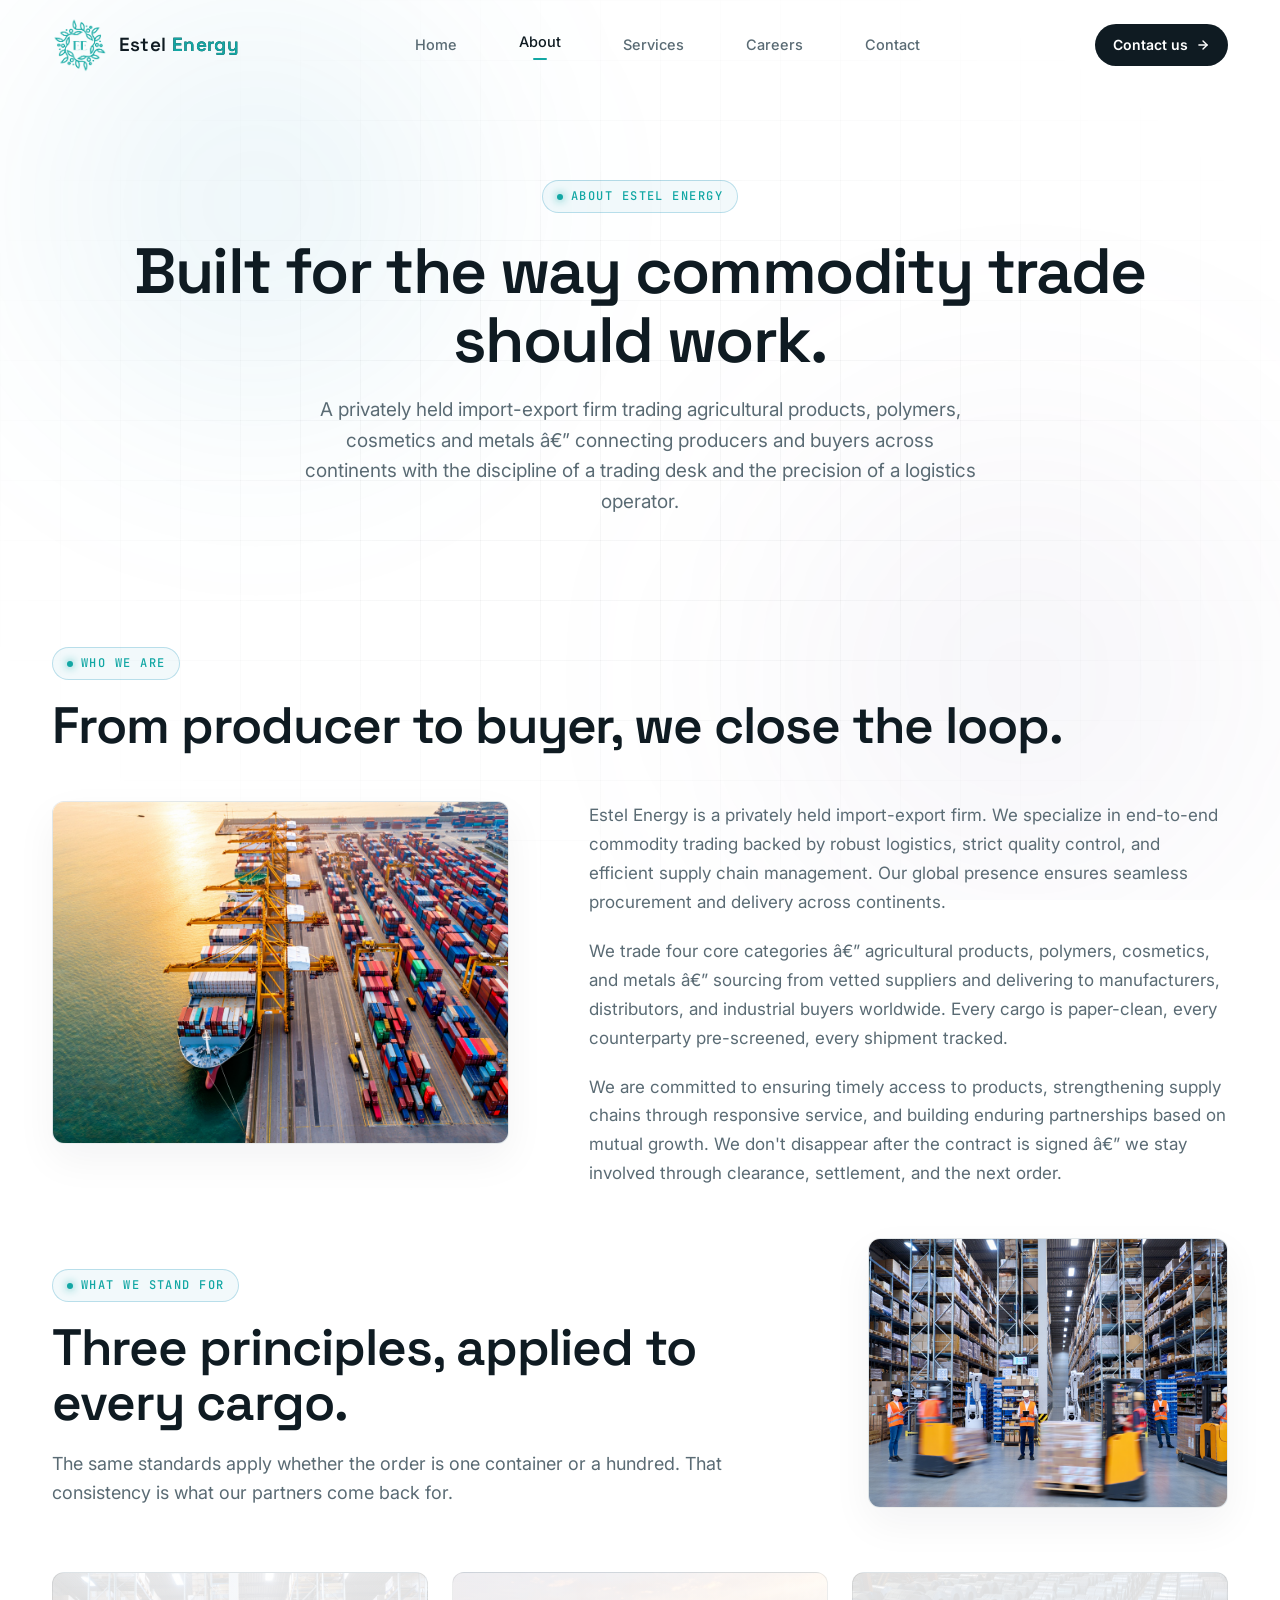
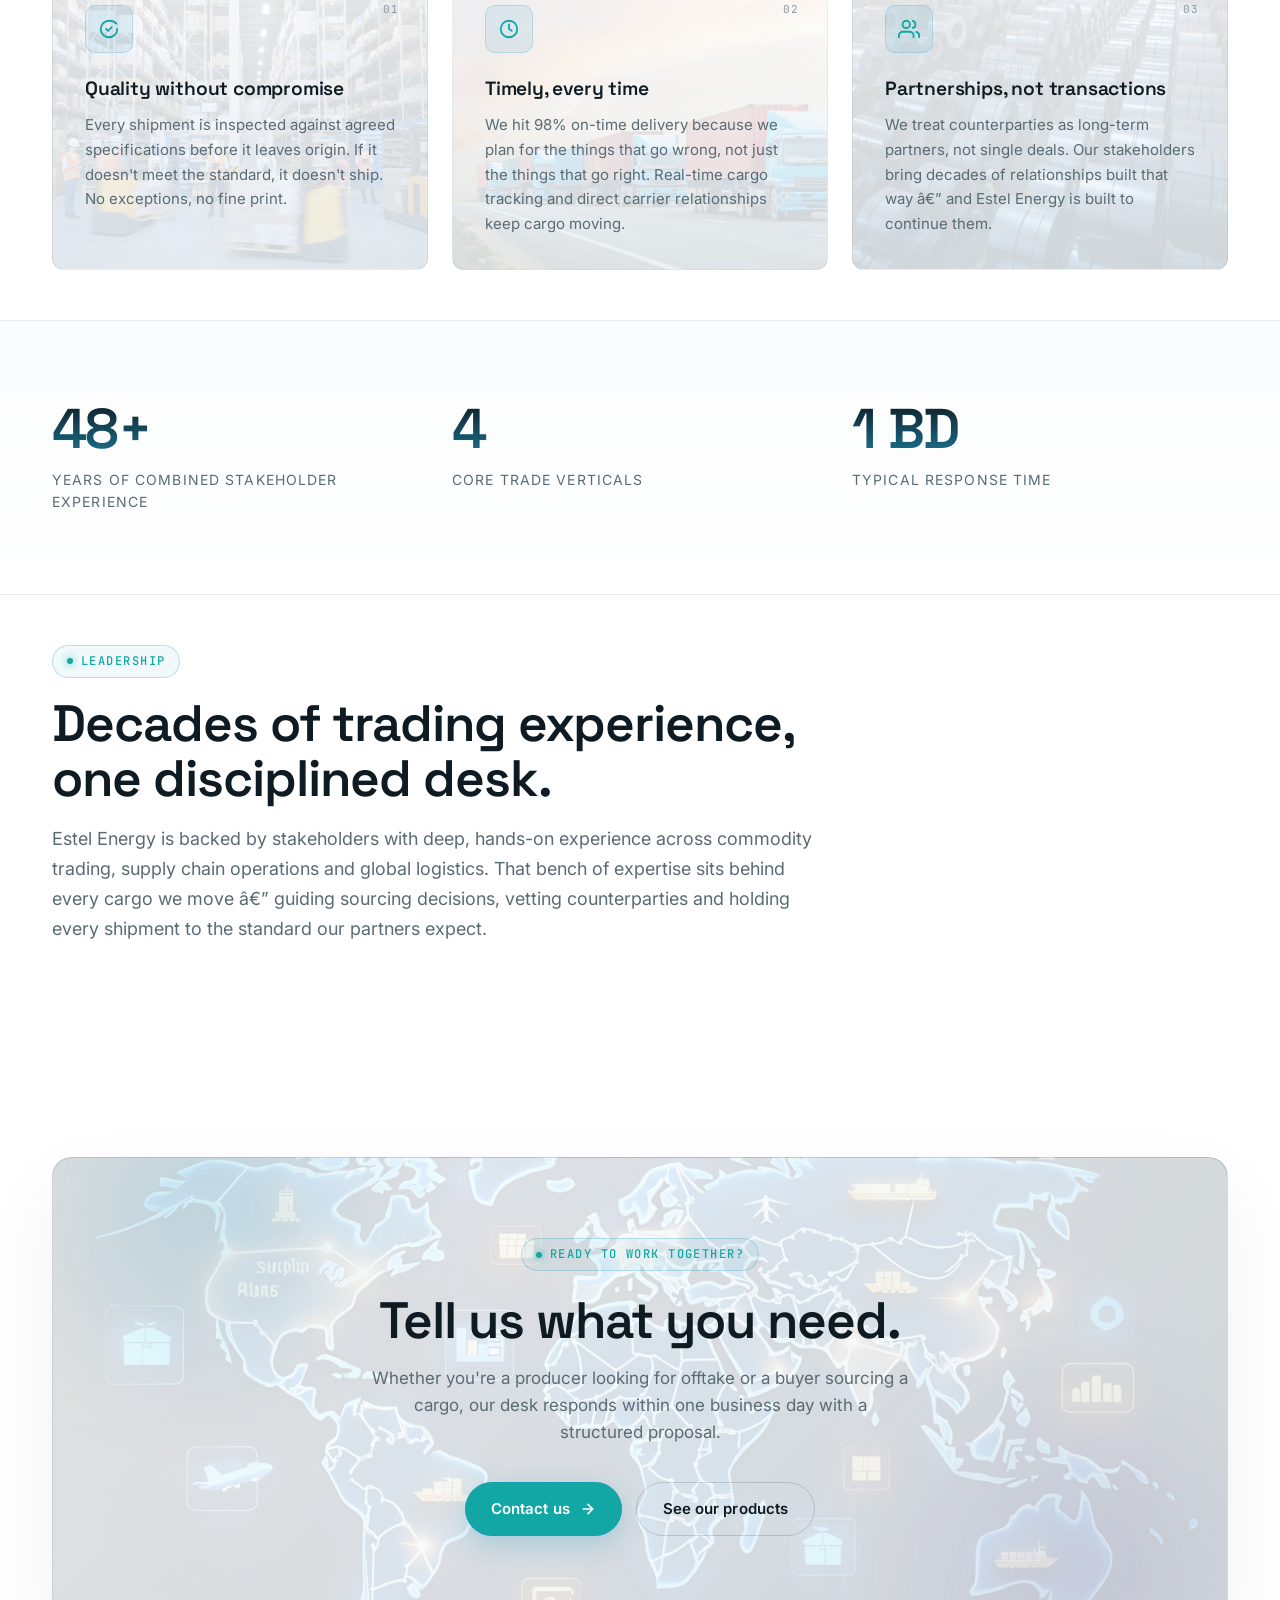
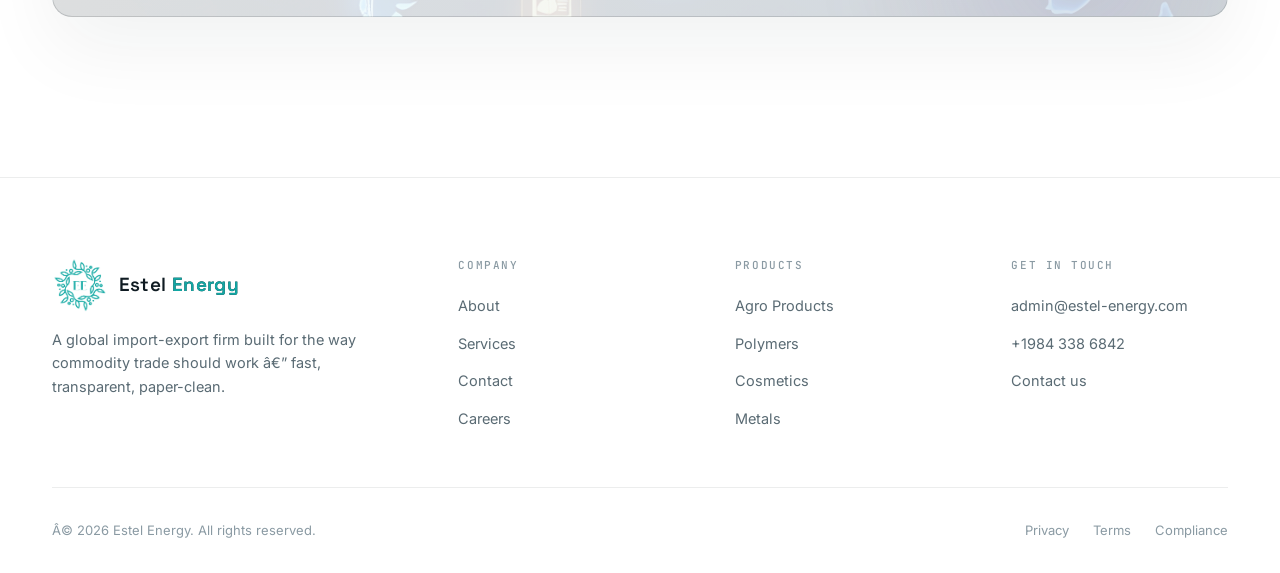
==== commit 94bec67c: "Update contact phone number to +1984 338 6842 across all pages" ====
--- a/about.html
+++ b/about.html
@@ -1,10 +1,10 @@
-<!DOCTYPE html>
+﻿<!DOCTYPE html>
 <html lang="en">
 <head>
   <meta charset="UTF-8">
   <meta name="viewport" content="width=device-width, initial-scale=1.0">
-  <title>About — Estel Energy</title>
-  <meta name="description" content="Estel Energy is a privately held import-export firm trading agricultural products, polymers, cosmetics and metals across global markets — built on quality, timely delivery and lasting partnerships.">
+  <title>About â€” Estel Energy</title>
+  <meta name="description" content="Estel Energy is a privately held import-export firm trading agricultural products, polymers, cosmetics and metals across global markets â€” built on quality, timely delivery and lasting partnerships.">
   <link rel="preconnect" href="https://fonts.googleapis.com">
   <link rel="preconnect" href="https://fonts.gstatic.com" crossorigin>
   <link href="https://fonts.googleapis.com/css2?family=Inter:wght@400;500;600;700&family=Space+Grotesk:wght@400;500;600;700&family=JetBrains+Mono:wght@400;500&display=swap" rel="stylesheet">
@@ -44,7 +44,7 @@
         <span class="eyebrow">About Estel Energy</span>
       </div>
       <h1 class="reveal" data-delay="1">Built for the way commodity trade should work.</h1>
-      <p class="reveal" data-delay="2">A privately held import-export firm trading agricultural products, polymers, cosmetics and metals — connecting producers and buyers across continents with the discipline of a trading desk and the precision of a logistics operator.</p>
+      <p class="reveal" data-delay="2">A privately held import-export firm trading agricultural products, polymers, cosmetics and metals â€” connecting producers and buyers across continents with the discipline of a trading desk and the precision of a logistics operator.</p>
     </div>
   </section>
 
@@ -67,8 +67,8 @@
         </div>
         <div class="about-intro-text reveal" data-delay="1">
           <p>Estel Energy is a privately held import-export firm. We specialize in end-to-end commodity trading backed by robust logistics, strict quality control, and efficient supply chain management. Our global presence ensures seamless procurement and delivery across continents.</p>
-          <p>We trade four core categories — agricultural products, polymers, cosmetics, and metals — sourcing from vetted suppliers and delivering to manufacturers, distributors, and industrial buyers worldwide. Every cargo is paper-clean, every counterparty pre-screened, every shipment tracked.</p>
-          <p>We are committed to ensuring timely access to products, strengthening supply chains through responsive service, and building enduring partnerships based on mutual growth. We don't disappear after the contract is signed — we stay involved through clearance, settlement, and the next order.</p>
+          <p>We trade four core categories â€” agricultural products, polymers, cosmetics, and metals â€” sourcing from vetted suppliers and delivering to manufacturers, distributors, and industrial buyers worldwide. Every cargo is paper-clean, every counterparty pre-screened, every shipment tracked.</p>
+          <p>We are committed to ensuring timely access to products, strengthening supply chains through responsive service, and building enduring partnerships based on mutual growth. We don't disappear after the contract is signed â€” we stay involved through clearance, settlement, and the next order.</p>
         </div>
       </div>
     </div>
@@ -114,7 +114,7 @@
             <svg viewBox="0 0 24 24" fill="none" stroke="currentColor" stroke-width="2" stroke-linecap="round" stroke-linejoin="round"><path d="M17 21v-2a4 4 0 00-4-4H5a4 4 0 00-4 4v2"/><circle cx="9" cy="7" r="4"/><path d="M23 21v-2a4 4 0 00-3-3.87"/><path d="M16 3.13a4 4 0 010 7.75"/></svg>
           </div>
           <h3 class="card-title">Partnerships, not transactions</h3>
-          <p class="card-body">We treat counterparties as long-term partners, not single deals. Our stakeholders bring decades of relationships built that way — and Estel Energy is built to continue them.</p>
+          <p class="card-body">We treat counterparties as long-term partners, not single deals. Our stakeholders bring decades of relationships built that way â€” and Estel Energy is built to continue them.</p>
         </div>
       </div>
     </div>
@@ -146,7 +146,7 @@
       <div class="section-head reveal">
         <span class="eyebrow">Leadership</span>
         <h2>Decades of trading experience, one disciplined desk.</h2>
-        <p>Estel Energy is backed by stakeholders with deep, hands-on experience across commodity trading, supply chain operations and global logistics. That bench of expertise sits behind every cargo we move — guiding sourcing decisions, vetting counterparties and holding every shipment to the standard our partners expect.</p>
+        <p>Estel Energy is backed by stakeholders with deep, hands-on experience across commodity trading, supply chain operations and global logistics. That bench of expertise sits behind every cargo we move â€” guiding sourcing decisions, vetting counterparties and holding every shipment to the standard our partners expect.</p>
       </div>
     </div>
   </section>
@@ -178,7 +178,7 @@
             <img src="./estellogo.png" alt="Estel Energy logo" class="brand-logo">
             <span class="brand-name">Estel <span>Energy</span></span>
           </div>
-          <p class="footer-tag">A global import-export firm built for the way commodity trade should work — fast, transparent, paper-clean.</p>
+          <p class="footer-tag">A global import-export firm built for the way commodity trade should work â€” fast, transparent, paper-clean.</p>
         </div>
         <div>
           <h4>Company</h4>
@@ -202,13 +202,13 @@
           <h4>Get in touch</h4>
           <ul>
             <li><a href="mailto:admin@estel-energy.com">admin@estel-energy.com</a></li>
-            <li><a href="tel:+19842964442">+1 (984)296-4442</a></li>
+            <li><a href="tel:+19843386842">+1984 338 6842</a></li>
             <li><a href="contact.html">Contact us</a></li>
           </ul>
         </div>
       </div>
       <div class="footer-bottom">
-        <span>© <span id="year">2026</span> Estel Energy. All rights reserved.</span>
+        <span>Â© <span id="year">2026</span> Estel Energy. All rights reserved.</span>
         <div class="footer-bottom-links">
           <a href="#">Privacy</a>
           <a href="#">Terms</a>
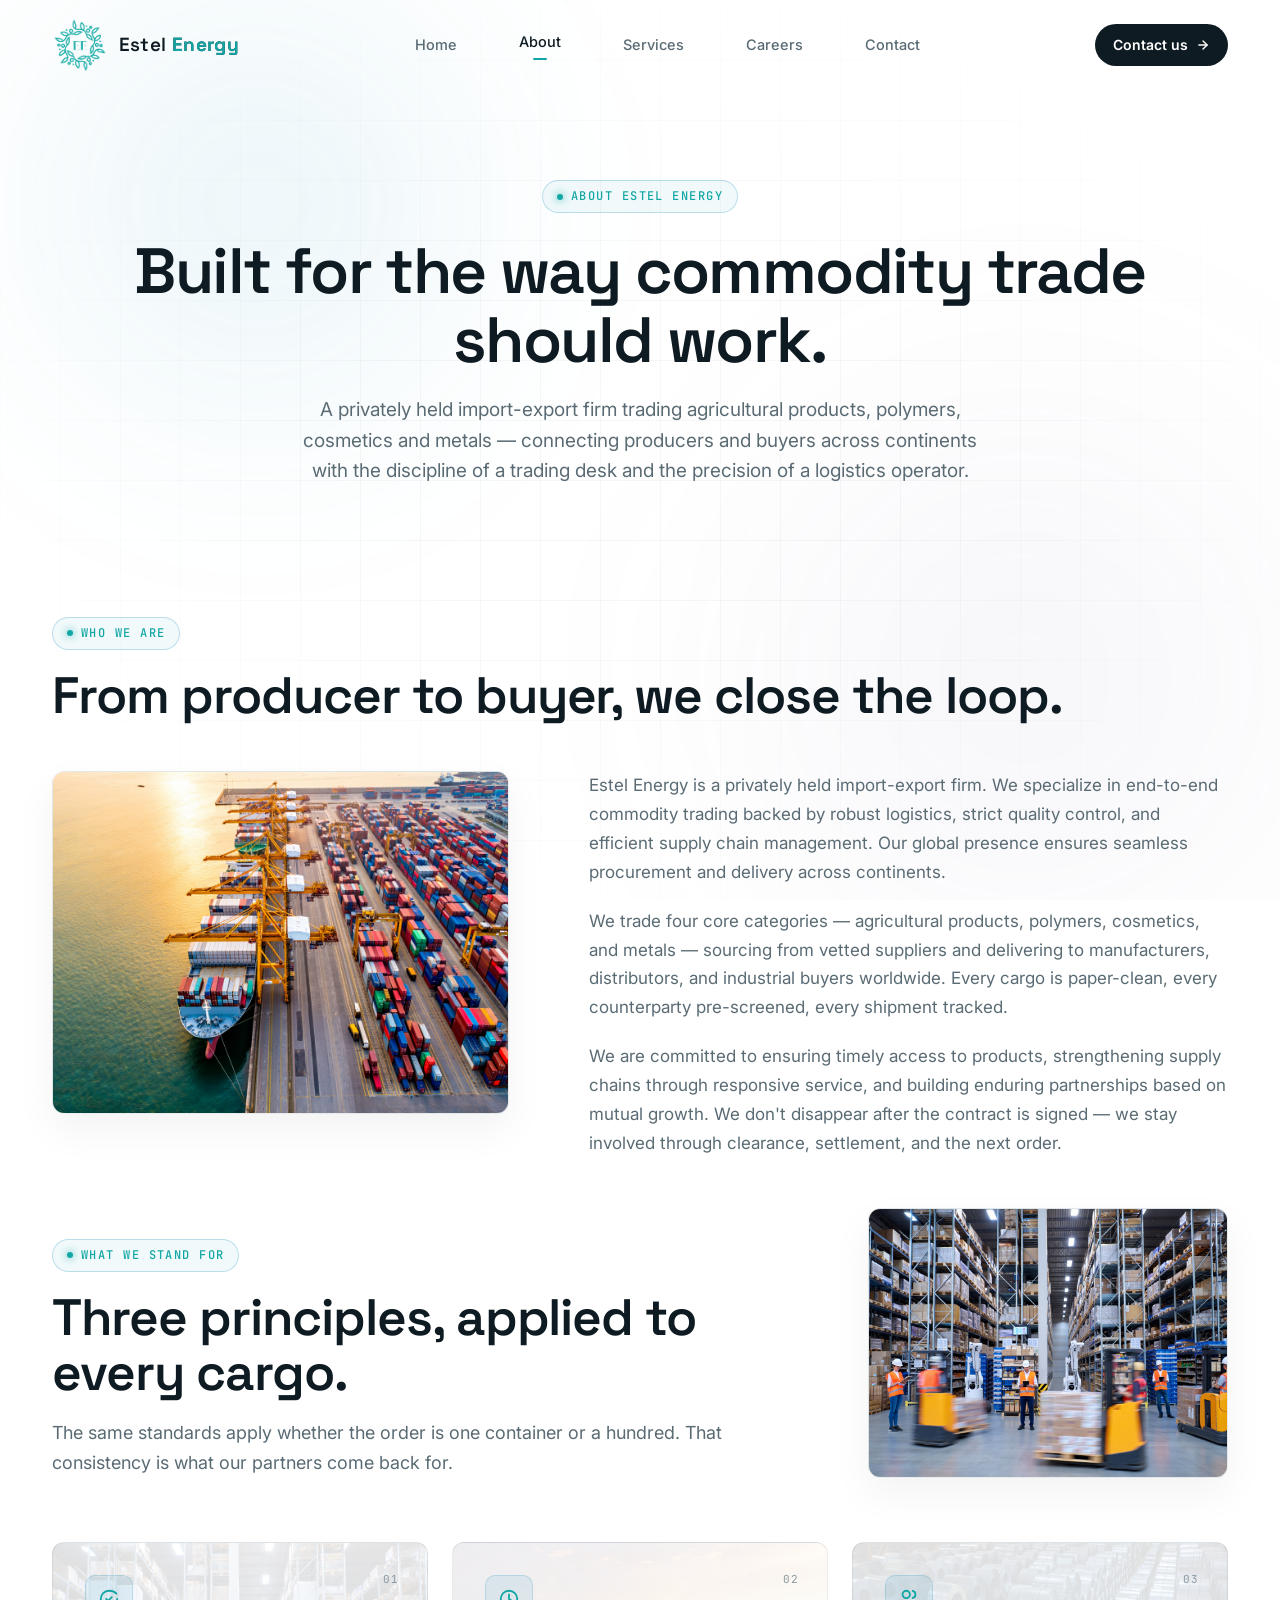
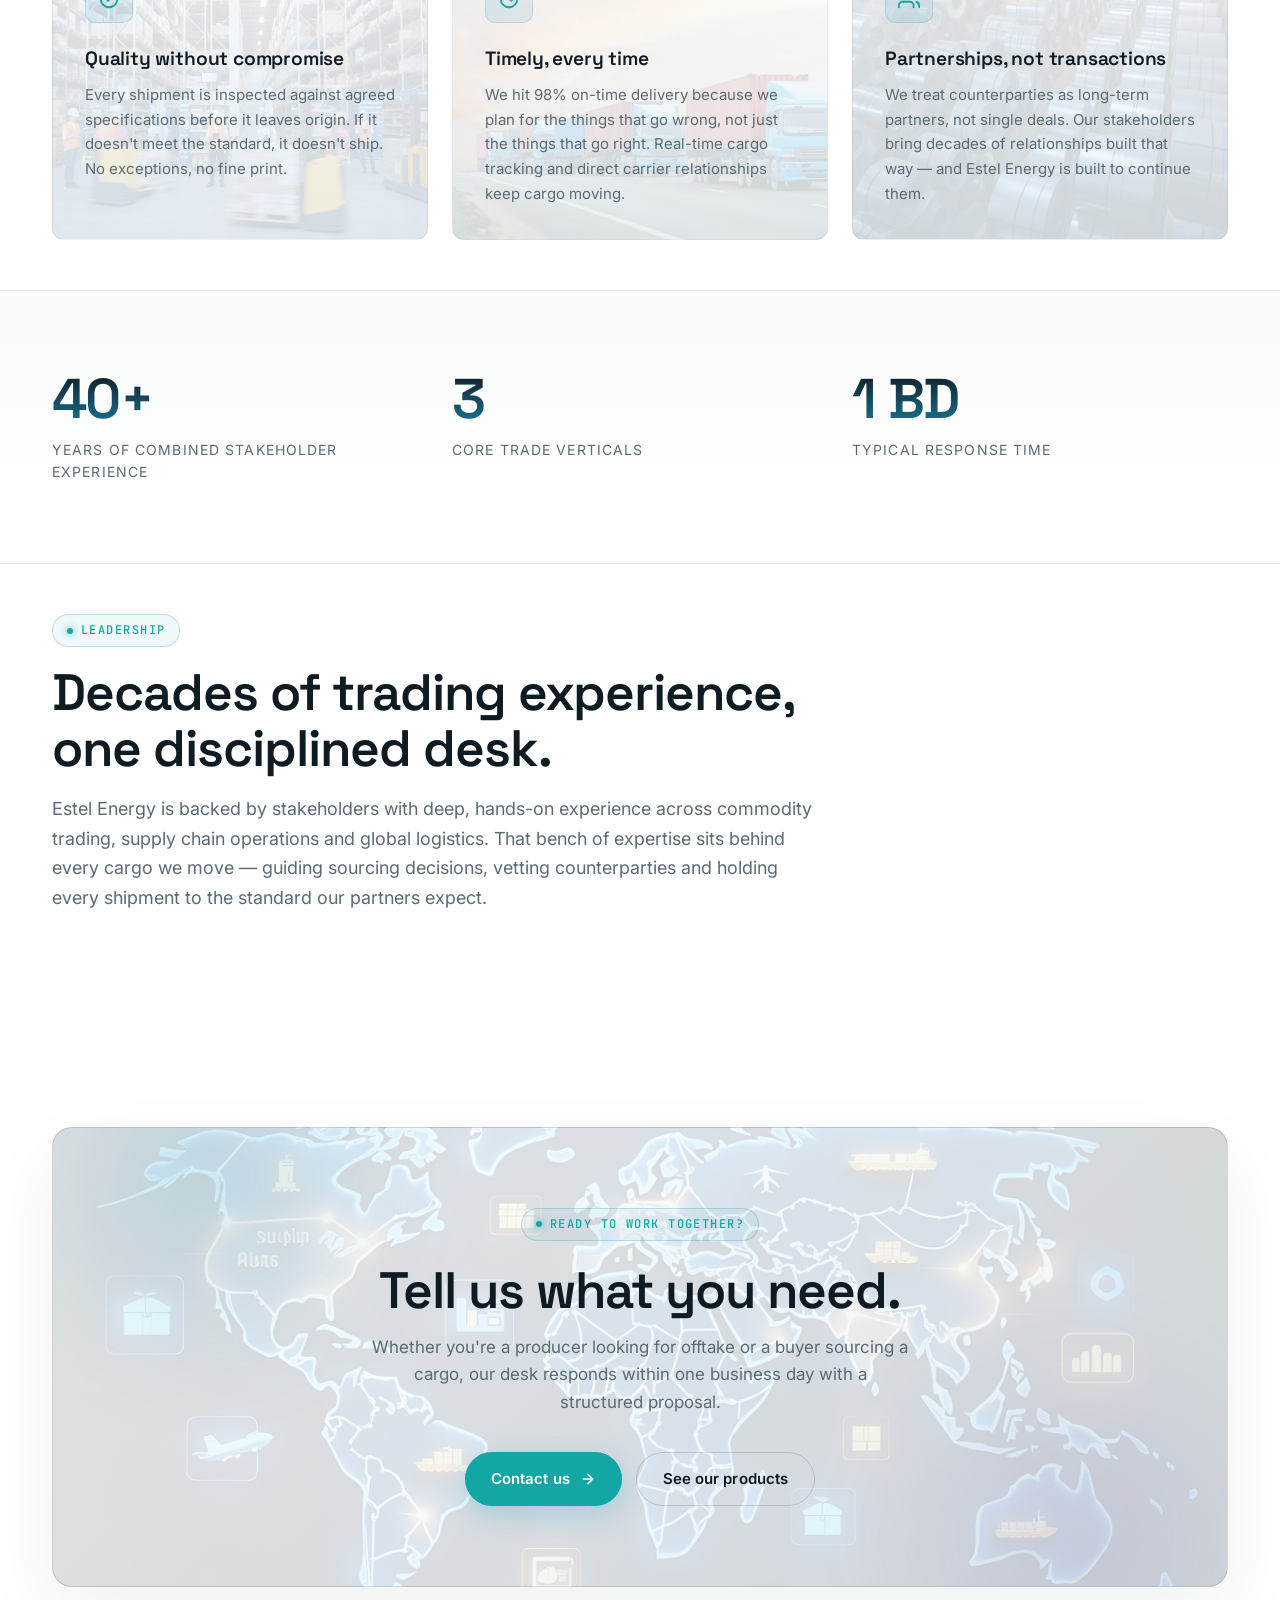
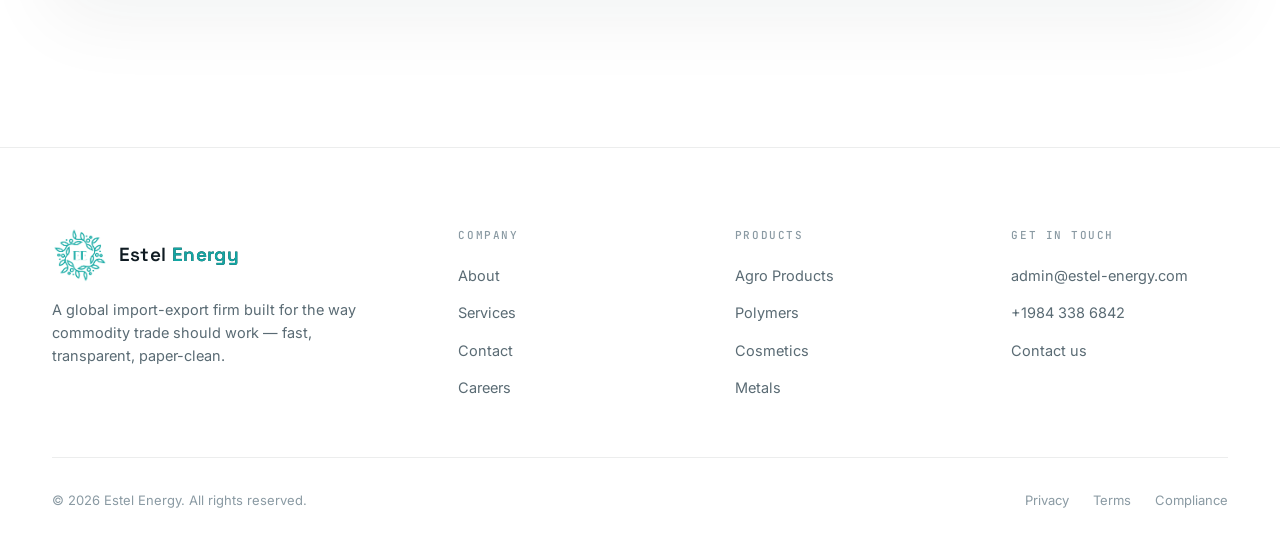
==== commit 0880dfd7: "Fix UTF-8 encoding corruption from previous commit; phone number update intact" ====
--- a/about.html
+++ b/about.html
@@ -1,10 +1,10 @@
-﻿<!DOCTYPE html>
+<!DOCTYPE html>
 <html lang="en">
 <head>
   <meta charset="UTF-8">
   <meta name="viewport" content="width=device-width, initial-scale=1.0">
-  <title>About â€” Estel Energy</title>
-  <meta name="description" content="Estel Energy is a privately held import-export firm trading agricultural products, polymers, cosmetics and metals across global markets â€” built on quality, timely delivery and lasting partnerships.">
+  <title>About — Estel Energy</title>
+  <meta name="description" content="Estel Energy is a privately held import-export firm trading agricultural products, polymers, cosmetics and metals across global markets — built on quality, timely delivery and lasting partnerships.">
   <link rel="preconnect" href="https://fonts.googleapis.com">
   <link rel="preconnect" href="https://fonts.gstatic.com" crossorigin>
   <link href="https://fonts.googleapis.com/css2?family=Inter:wght@400;500;600;700&family=Space+Grotesk:wght@400;500;600;700&family=JetBrains+Mono:wght@400;500&display=swap" rel="stylesheet">
@@ -44,7 +44,7 @@
         <span class="eyebrow">About Estel Energy</span>
       </div>
       <h1 class="reveal" data-delay="1">Built for the way commodity trade should work.</h1>
-      <p class="reveal" data-delay="2">A privately held import-export firm trading agricultural products, polymers, cosmetics and metals â€” connecting producers and buyers across continents with the discipline of a trading desk and the precision of a logistics operator.</p>
+      <p class="reveal" data-delay="2">A privately held import-export firm trading agricultural products, polymers, cosmetics and metals — connecting producers and buyers across continents with the discipline of a trading desk and the precision of a logistics operator.</p>
     </div>
   </section>
 
@@ -67,8 +67,8 @@
         </div>
         <div class="about-intro-text reveal" data-delay="1">
           <p>Estel Energy is a privately held import-export firm. We specialize in end-to-end commodity trading backed by robust logistics, strict quality control, and efficient supply chain management. Our global presence ensures seamless procurement and delivery across continents.</p>
-          <p>We trade four core categories â€” agricultural products, polymers, cosmetics, and metals â€” sourcing from vetted suppliers and delivering to manufacturers, distributors, and industrial buyers worldwide. Every cargo is paper-clean, every counterparty pre-screened, every shipment tracked.</p>
-          <p>We are committed to ensuring timely access to products, strengthening supply chains through responsive service, and building enduring partnerships based on mutual growth. We don't disappear after the contract is signed â€” we stay involved through clearance, settlement, and the next order.</p>
+          <p>We trade four core categories — agricultural products, polymers, cosmetics, and metals — sourcing from vetted suppliers and delivering to manufacturers, distributors, and industrial buyers worldwide. Every cargo is paper-clean, every counterparty pre-screened, every shipment tracked.</p>
+          <p>We are committed to ensuring timely access to products, strengthening supply chains through responsive service, and building enduring partnerships based on mutual growth. We don't disappear after the contract is signed — we stay involved through clearance, settlement, and the next order.</p>
         </div>
       </div>
     </div>
@@ -114,7 +114,7 @@
             <svg viewBox="0 0 24 24" fill="none" stroke="currentColor" stroke-width="2" stroke-linecap="round" stroke-linejoin="round"><path d="M17 21v-2a4 4 0 00-4-4H5a4 4 0 00-4 4v2"/><circle cx="9" cy="7" r="4"/><path d="M23 21v-2a4 4 0 00-3-3.87"/><path d="M16 3.13a4 4 0 010 7.75"/></svg>
           </div>
           <h3 class="card-title">Partnerships, not transactions</h3>
-          <p class="card-body">We treat counterparties as long-term partners, not single deals. Our stakeholders bring decades of relationships built that way â€” and Estel Energy is built to continue them.</p>
+          <p class="card-body">We treat counterparties as long-term partners, not single deals. Our stakeholders bring decades of relationships built that way — and Estel Energy is built to continue them.</p>
         </div>
       </div>
     </div>
@@ -146,7 +146,7 @@
       <div class="section-head reveal">
         <span class="eyebrow">Leadership</span>
         <h2>Decades of trading experience, one disciplined desk.</h2>
-        <p>Estel Energy is backed by stakeholders with deep, hands-on experience across commodity trading, supply chain operations and global logistics. That bench of expertise sits behind every cargo we move â€” guiding sourcing decisions, vetting counterparties and holding every shipment to the standard our partners expect.</p>
+        <p>Estel Energy is backed by stakeholders with deep, hands-on experience across commodity trading, supply chain operations and global logistics. That bench of expertise sits behind every cargo we move — guiding sourcing decisions, vetting counterparties and holding every shipment to the standard our partners expect.</p>
       </div>
     </div>
   </section>
@@ -178,7 +178,7 @@
             <img src="./estellogo.png" alt="Estel Energy logo" class="brand-logo">
             <span class="brand-name">Estel <span>Energy</span></span>
           </div>
-          <p class="footer-tag">A global import-export firm built for the way commodity trade should work â€” fast, transparent, paper-clean.</p>
+          <p class="footer-tag">A global import-export firm built for the way commodity trade should work — fast, transparent, paper-clean.</p>
         </div>
         <div>
           <h4>Company</h4>
@@ -208,7 +208,7 @@
         </div>
       </div>
       <div class="footer-bottom">
-        <span>Â© <span id="year">2026</span> Estel Energy. All rights reserved.</span>
+        <span>© <span id="year">2026</span> Estel Energy. All rights reserved.</span>
         <div class="footer-bottom-links">
           <a href="#">Privacy</a>
           <a href="#">Terms</a>
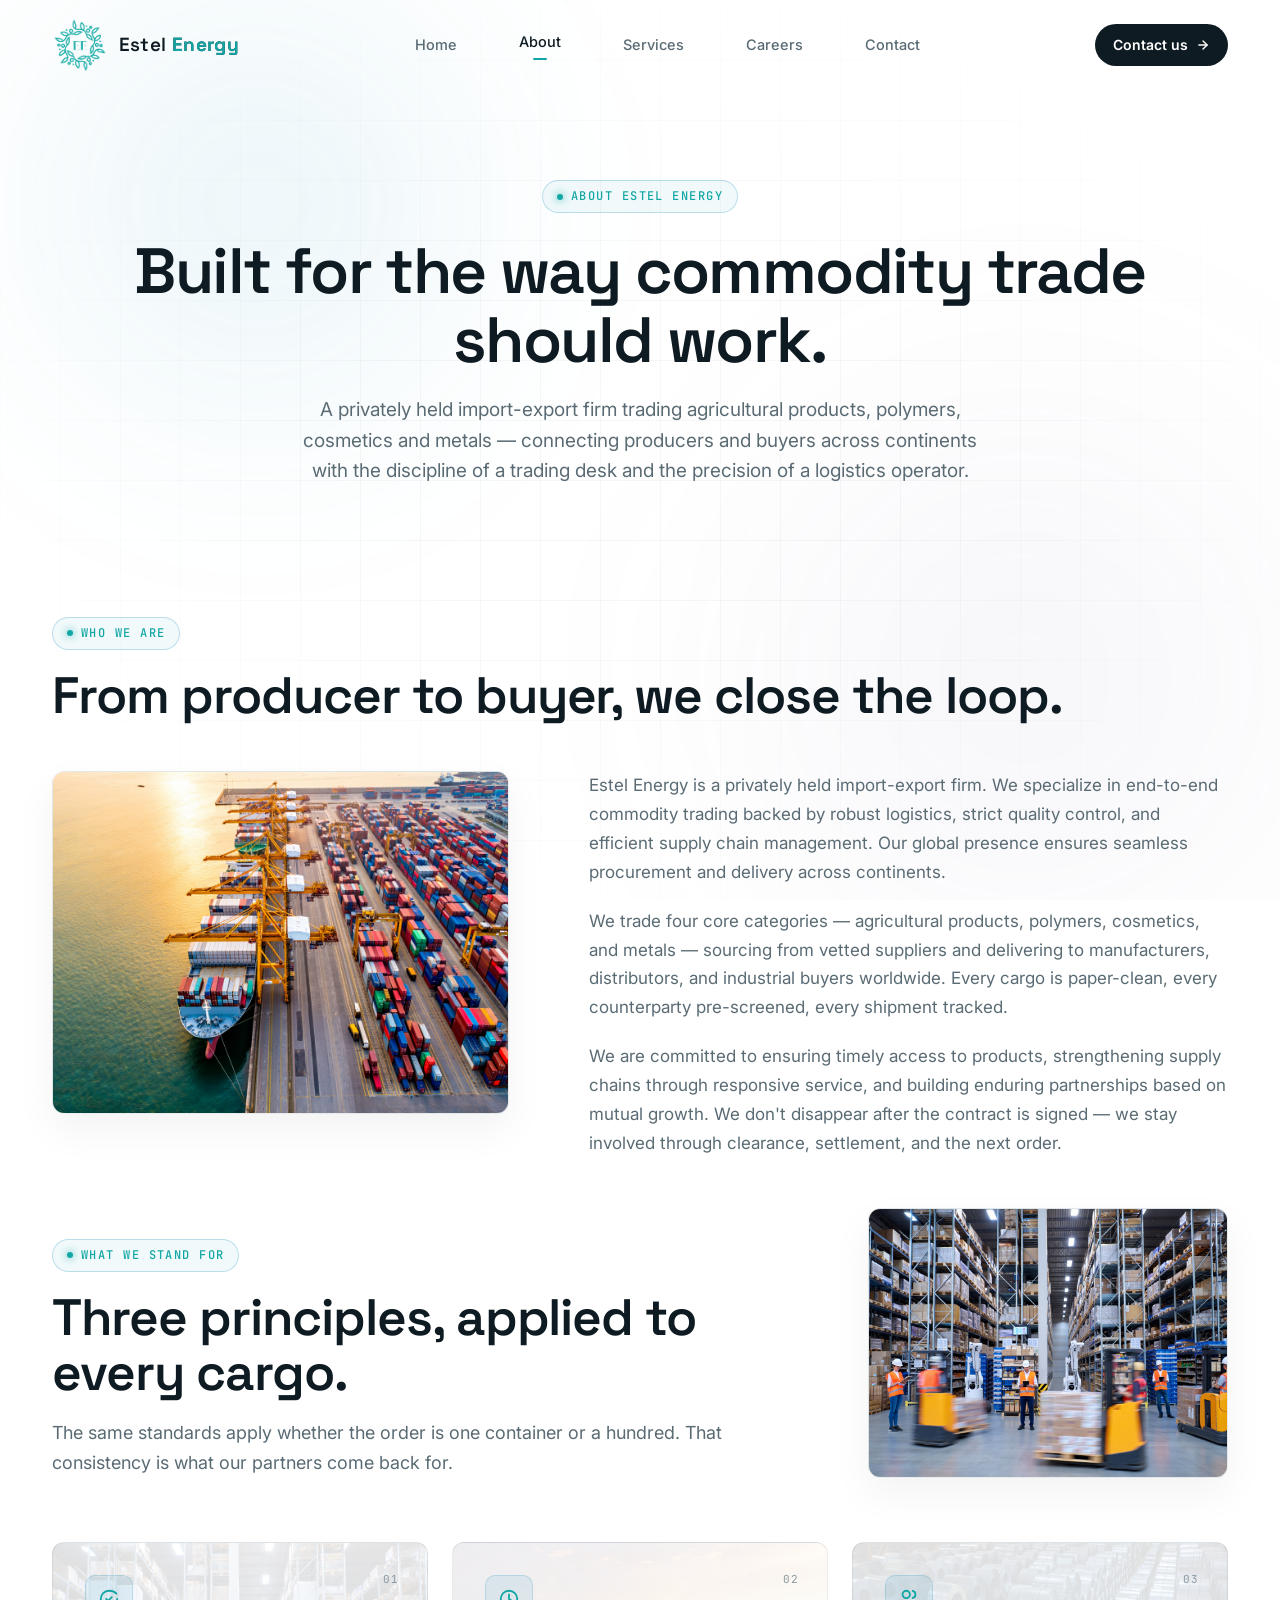
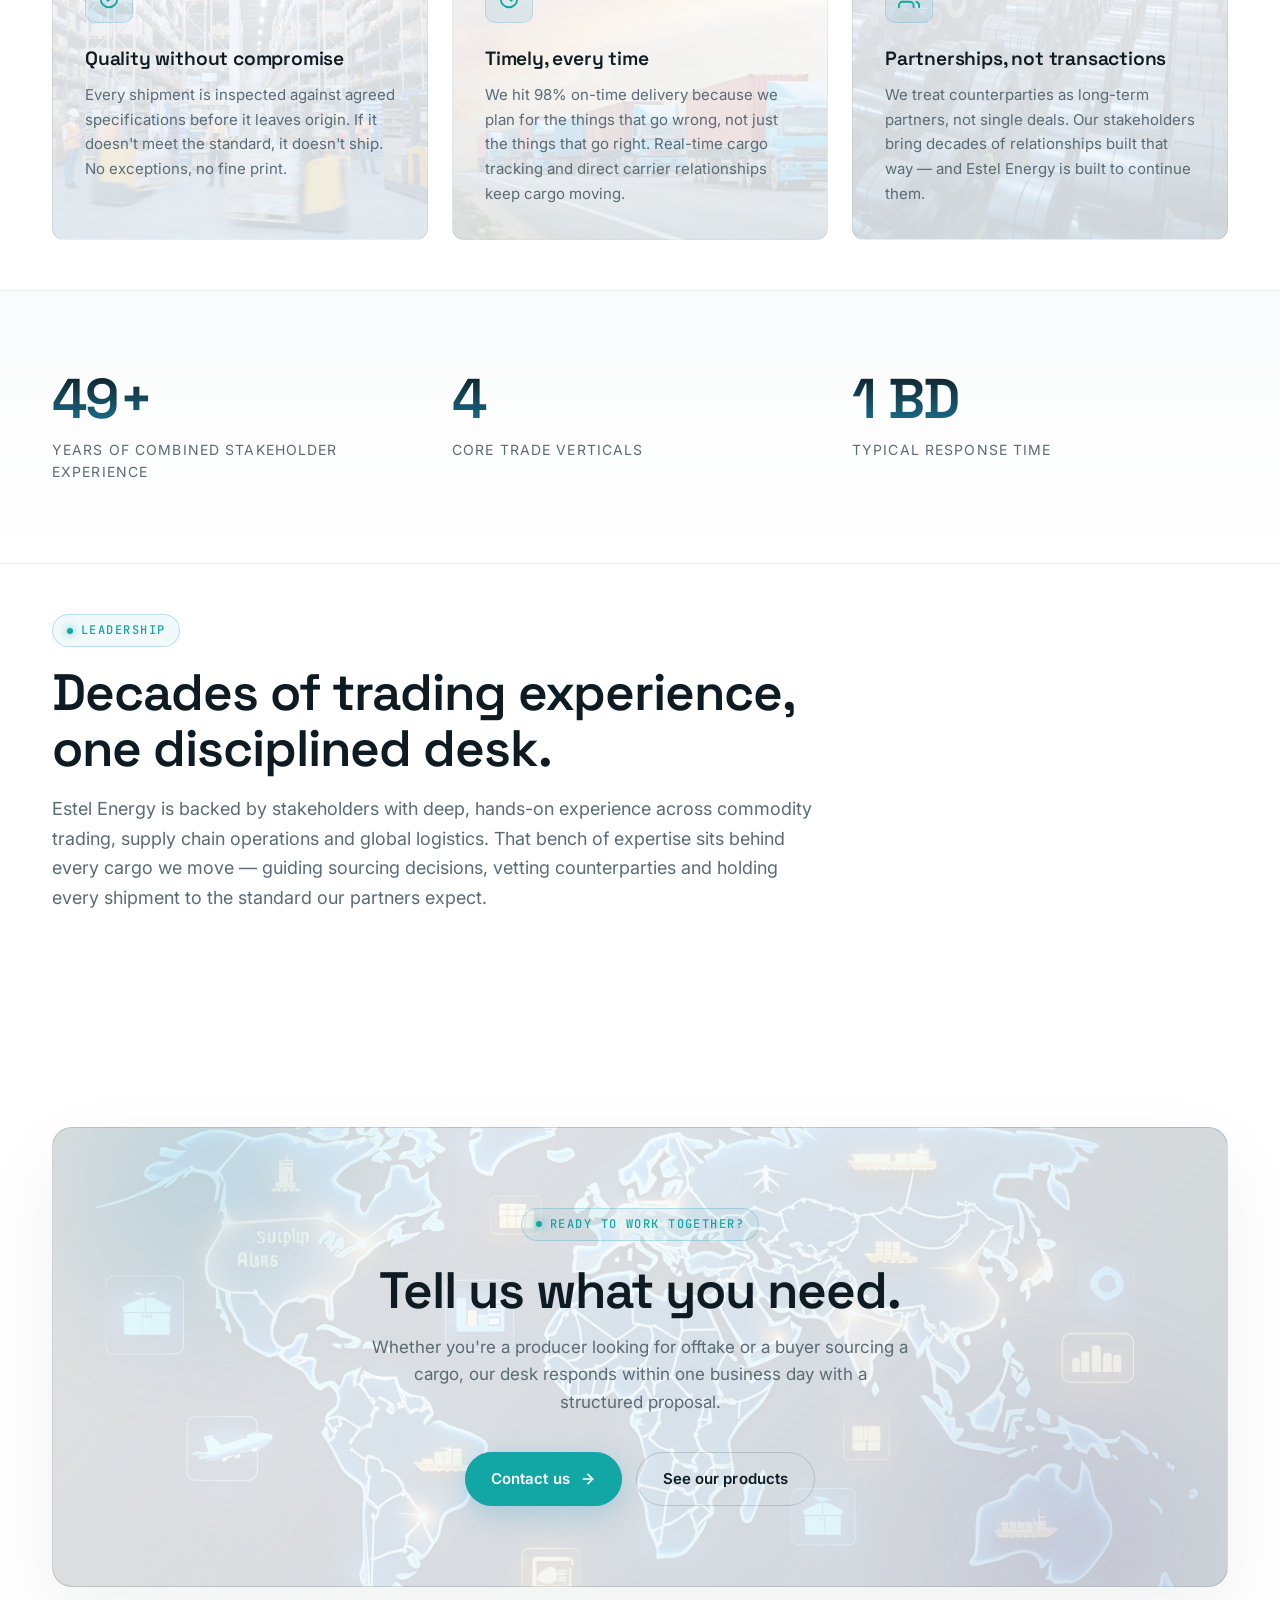
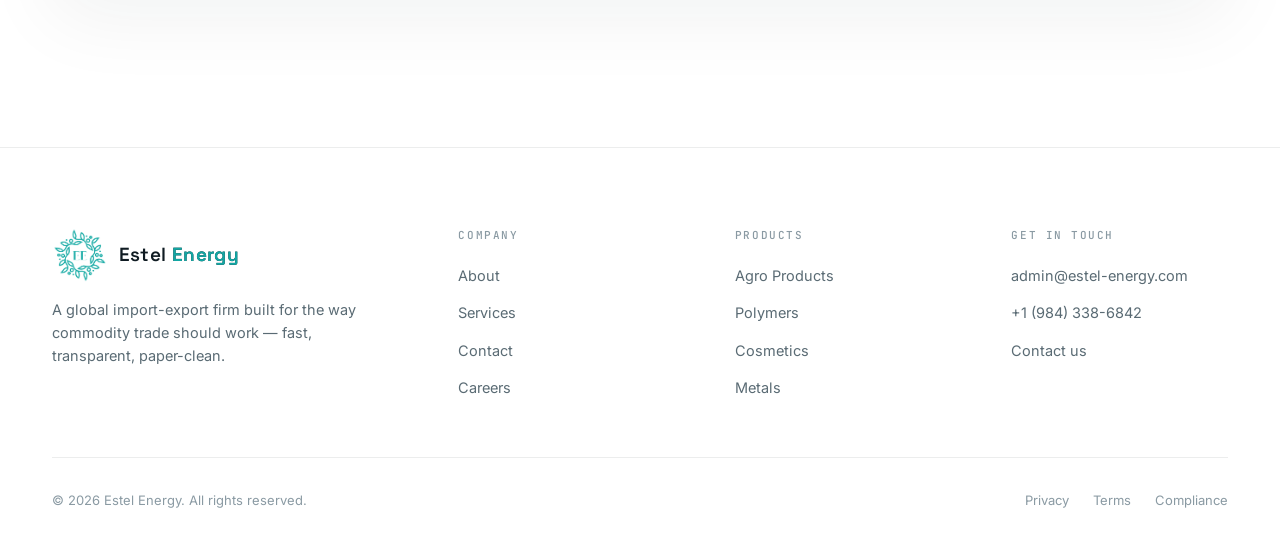
==== commit 9b3470ca: "Format phone number as +1 (984) 338-6842 to match site style" ====
--- a/about.html
+++ b/about.html
@@ -202,7 +202,7 @@
           <h4>Get in touch</h4>
           <ul>
             <li><a href="mailto:admin@estel-energy.com">admin@estel-energy.com</a></li>
-            <li><a href="tel:+19843386842">+1984 338 6842</a></li>
+            <li><a href="tel:+19843386842">+1 (984) 338-6842</a></li>
             <li><a href="contact.html">Contact us</a></li>
           </ul>
         </div>
